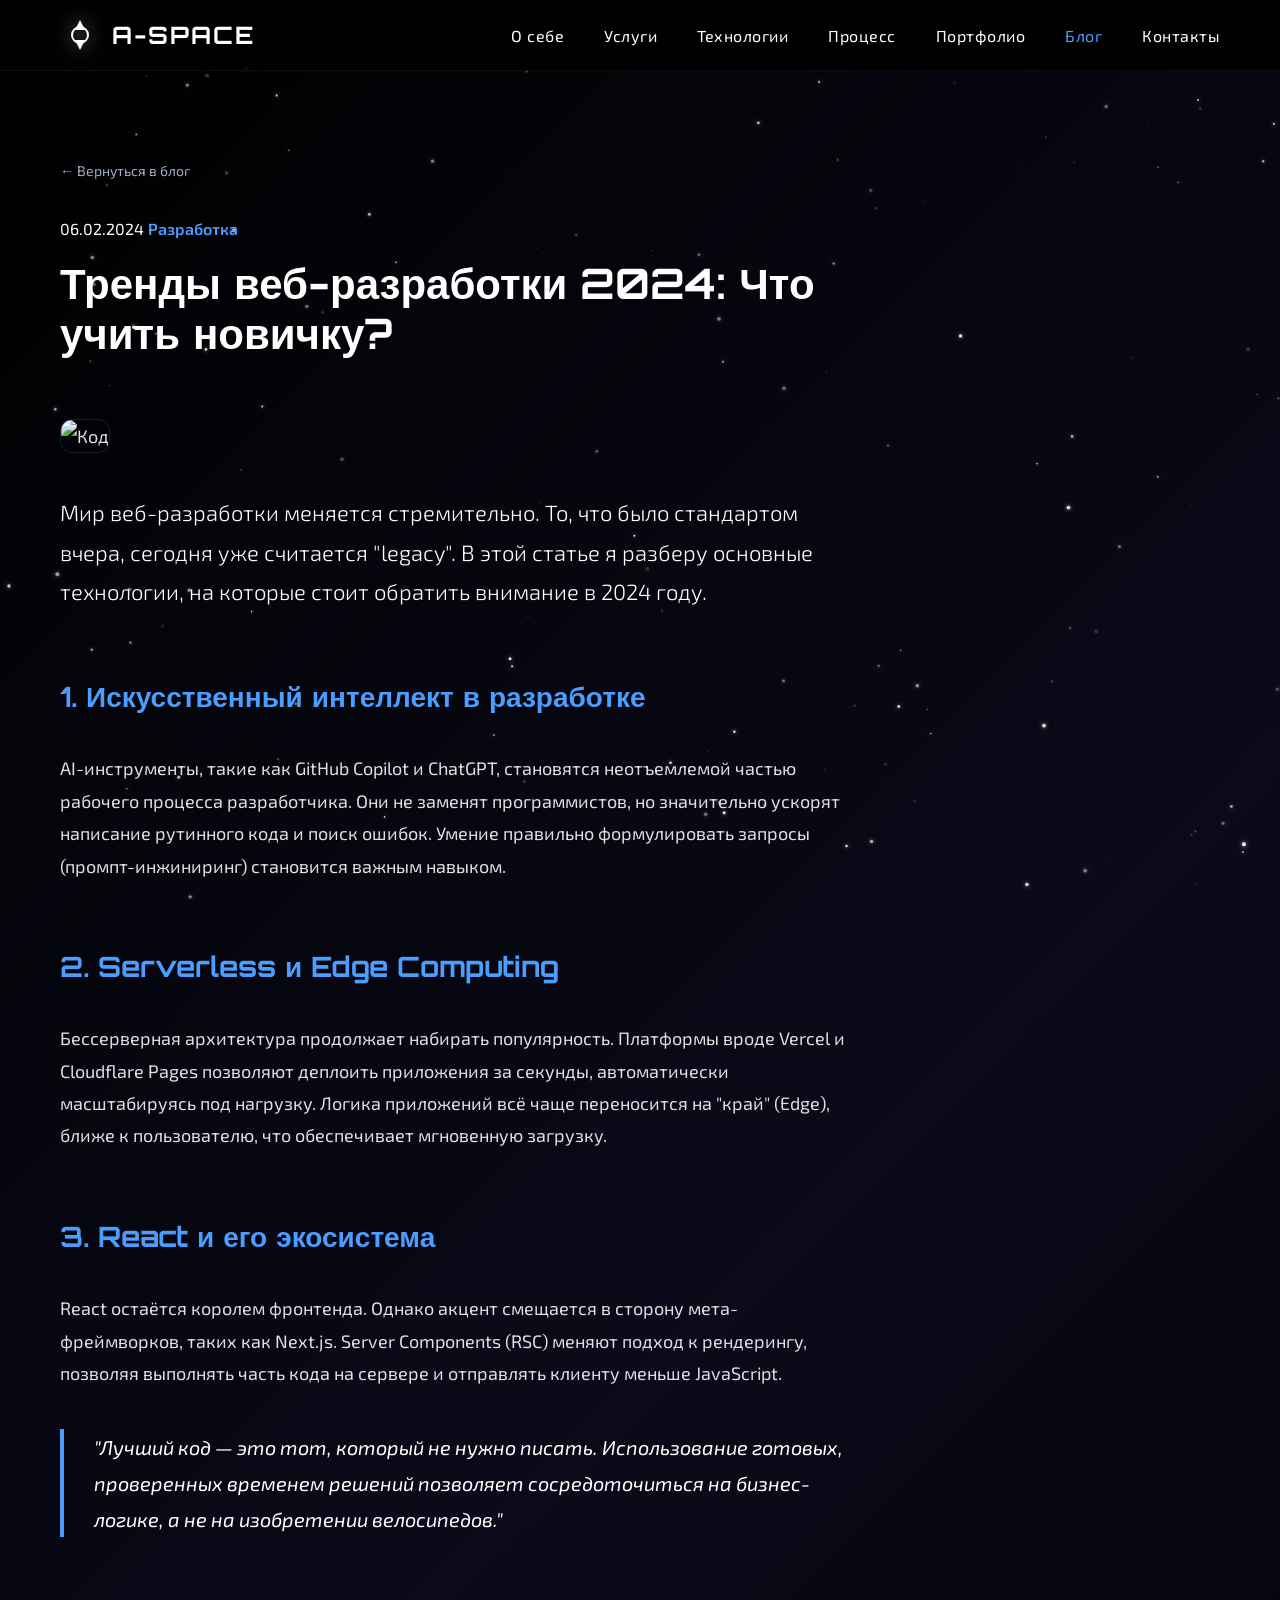
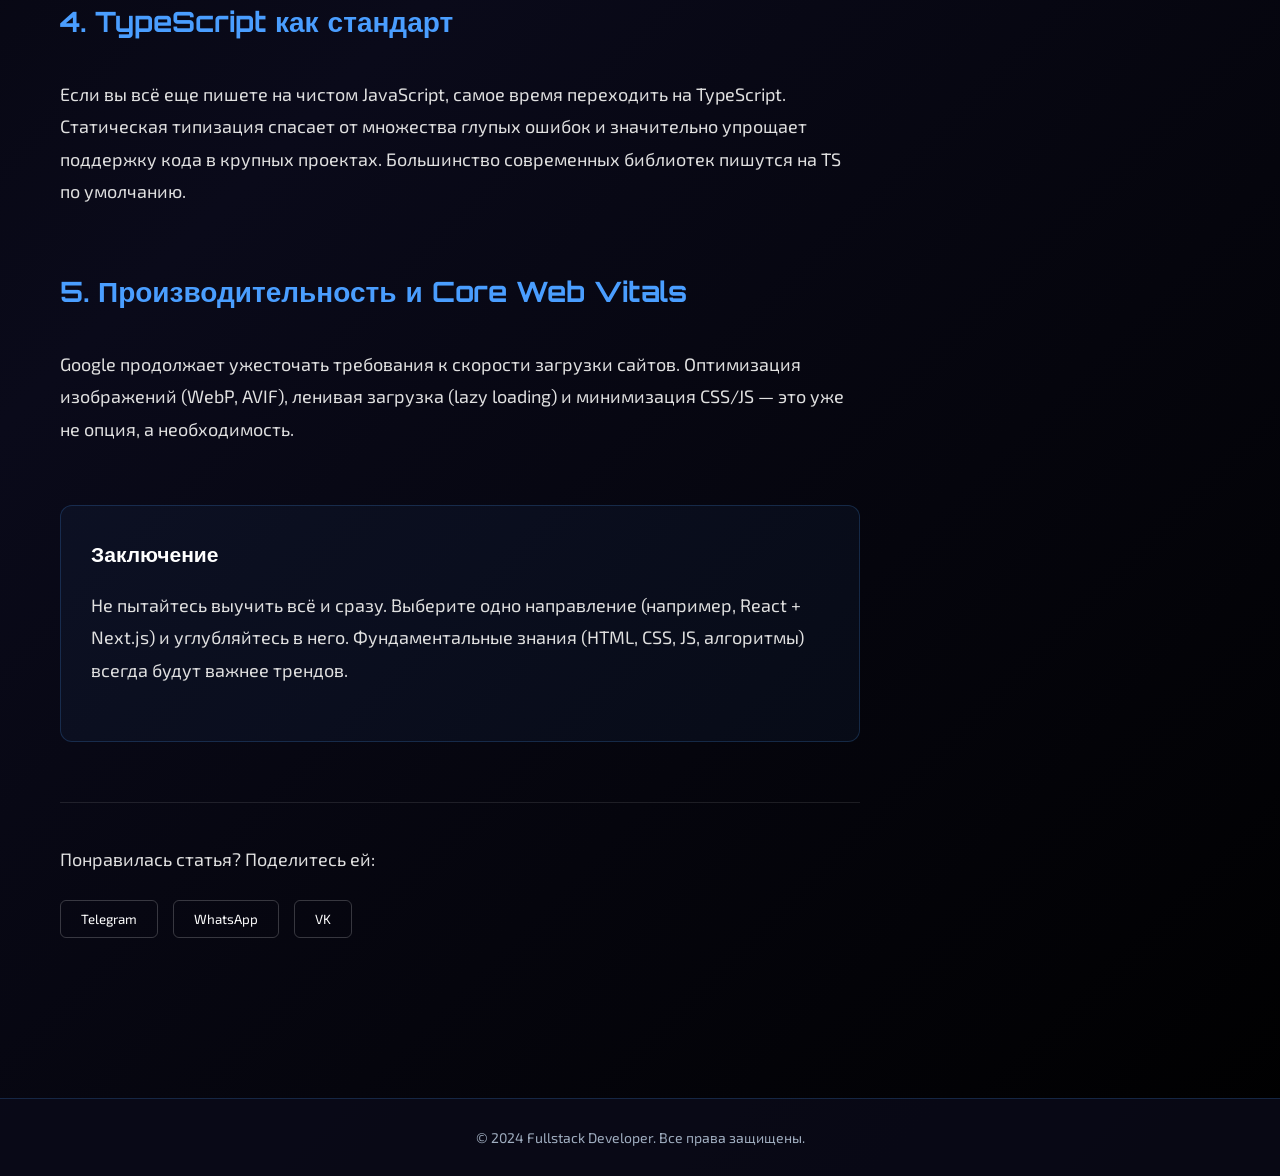
==== article.html @ 5ddb75ba "Add blog and article pages, update navigation and styles" ====
<!DOCTYPE html>
<html lang="ru">

<head>
    <meta charset="UTF-8">
    <meta name="viewport" content="width=device-width, initial-scale=1.0">
    <title>Тренды веб-разработки 2024 - A-SPACE</title>
    <link rel="stylesheet" href="style.css">
</head>

<body>
    <canvas id="stars"></canvas>

    <header class="header">
        <div class="container">
            <div class="header-content">
                <div class="logo">
                    <svg width="40" height="40" viewBox="0 0 40 40" fill="none" xmlns="http://www.w3.org/2000/svg">
                        <path d="M20 5L25 15H15L20 5Z" fill="white" />
                        <path d="M20 35L15 25H25L20 35Z" fill="white" />
                        <circle cx="20" cy="20" r="8" stroke="white" stroke-width="2" fill="none" />
                    </svg>
                    <span>A-SPACE</span>
                </div>
                <nav class="nav">
                    <a href="index.html#about">О себе</a>
                    <a href="index.html#services">Услуги</a>
                    <a href="index.html#technologies">Технологии</a>
                    <a href="index.html#process">Процесс</a>
                    <a href="index.html#portfolio">Портфолио</a>
                    <a href="blog.html" class="active">Блог</a>
                    <a href="index.html#contacts">Контакты</a>
                </nav>
            </div>
        </div>
    </header>

    <section class="article-hero">
        <div class="container">
            <a href="blog.html" class="back-link">← Вернуться в блог</a>
            <div class="article-header-content">
                <div class="article-meta">
                    <span class="blog-date">06.02.2024</span>
                    <span class="blog-tag">Разработка</span>
                </div>
                <h1 class="article-title">Тренды веб-разработки 2024: Что учить новичку?</h1>
            </div>
        </div>
    </section>

    <section class="article-content-section">
        <div class="container">
            <div class="article-body">
                <img src="https://images.unsplash.com/photo-1555066931-4365d14bab8c?w=1200&h=600&fit=crop" alt="Код"
                    class="article-main-image">

                <p class="lead-text">Мир веб-разработки меняется стремительно. То, что было стандартом вчера, сегодня
                    уже считается "legacy". В этой статье я разберу основные технологии, на которые стоит обратить
                    внимание в 2024 году.</p>

                <h2>1. Искусственный интеллект в разработке</h2>
                <p>AI-инструменты, такие как GitHub Copilot и ChatGPT, становятся неотъемлемой частью рабочего процесса
                    разработчика. Они не заменят программистов, но значительно ускорят написание рутинного кода и поиск
                    ошибок. Умение правильно формулировать запросы (промпт-инжиниринг) становится важным навыком.</p>

                <h2>2. Serverless и Edge Computing</h2>
                <p>Бессерверная архитектура продолжает набирать популярность. Платформы вроде Vercel и Cloudflare Pages
                    позволяют деплоить приложения за секунды, автоматически масштабируясь под нагрузку. Логика
                    приложений всё чаще переносится на "край" (Edge), ближе к пользователю, что обеспечивает мгновенную
                    загрузку.</p>

                <h2>3. React и его экосистема</h2>
                <p>React остаётся королем фронтенда. Однако акцент смещается в сторону мета-фреймворков, таких как
                    Next.js. Server Components (RSC) меняют подход к рендерингу, позволяя выполнять часть кода на
                    сервере и отправлять клиенту меньше JavaScript.</p>

                <blockquote>
                    <p>"Лучший код — это тот, который не нужно писать. Использование готовых, проверенных временем
                        решений позволяет сосредоточиться на бизнес-логике, а не на изобретении велосипедов."</p>
                </blockquote>

                <h2>4. TypeScript как стандарт</h2>
                <p>Если вы всё еще пишете на чистом JavaScript, самое время переходить на TypeScript. Статическая
                    типизация спасает от множества глупых ошибок и значительно упрощает поддержку кода в крупных
                    проектах. Большинство современных библиотек пишутся на TS по умолчанию.</p>

                <h2>5. Производительность и Core Web Vitals</h2>
                <p>Google продолжает ужесточать требования к скорости загрузки сайтов. Оптимизация изображений (WebP,
                    AVIF), ленивая загрузка (lazy loading) и минимизация CSS/JS — это уже не опция, а необходимость.</p>

                <div class="article-conclusion">
                    <h3>Заключение</h3>
                    <p>Не пытайтесь выучить всё и сразу. Выберите одно направление (например, React + Next.js) и
                        углубляйтесь в него. Фундаментальные знания (HTML, CSS, JS, алгоритмы) всегда будут важнее
                        трендов.</p>
                </div>

                <div class="article-share">
                    <p>Понравилась статья? Поделитесь ей:</p>
                    <div class="share-buttons">
                        <button class="btn-share">Telegram</button>
                        <button class="btn-share">WhatsApp</button>
                        <button class="btn-share">VK</button>
                    </div>
                </div>
            </div>
        </div>
    </section>

    <footer class="footer">
        <div class="container">
            <p class="footer-text">© 2024 Fullstack Developer. Все права защищены.</p>
        </div>
    </footer>

    <script src="script.js"></script>
</body>

</html>
---- style.css ----
﻿@import url('https://fonts.googleapis.com/css2?family=Orbitron:wght@400;500;600;700;800;900&family=Exo+2:wght@300;400;500;600&display=swap');

* {
    margin: 0;
    padding: 0;
    box-sizing: border-box;
}

:root {
    --primary-blue: #4A9EFF;
    --dark-bg: #000000;
    --dark-surface: #0a0a0a;
    --card-bg: rgba(20, 30, 48, 0.6);
    --text-primary: #ffffff;
    --text-secondary: #a0aec0;
    --border-glow: rgba(74, 158, 255, 0.3);
}

body {
    font-family: 'Exo 2', sans-serif;
    background: linear-gradient(135deg, #000000 0%, #0a0a1a 50%, #000000 100%);
    color: var(--text-primary);
    overflow-x: hidden;
    position: relative;
    min-height: 100vh;
}

#stars {
    position: fixed;
    top: 0;
    left: 0;
    width: 100%;
    height: 100%;
    z-index: 0;
    pointer-events: none;
}

.container {
    max-width: 1200px;
    margin: 0 auto;
    padding: 0 20px;
    position: relative;
    z-index: 1;
}

/* Header */
.header {
    padding: 15px 0;
    position: fixed;
    top: 0;
    left: 0;
    width: 100%;
    z-index: 1000;
    background: rgba(0, 0, 0, 0.8);
    backdrop-filter: blur(10px);
    border-bottom: 1px solid rgba(255, 255, 255, 0.05);
    transition: all 0.3s ease;
}

.header-content {
    display: flex;
    justify-content: space-between;
    align-items: center;
}

.logo {
    display: flex;
    align-items: center;
    gap: 12px;
    font-family: 'Orbitron', sans-serif;
    font-size: 24px;
    font-weight: 700;
    letter-spacing: 2px;
}

.logo svg {
    filter: drop-shadow(0 0 10px rgba(255, 255, 255, 0.5));
}

.nav {
    display: flex;
    align-items: center;
    gap: 40px;
}

.nav a {
    color: var(--text-primary);
    text-decoration: none;
    font-size: 16px;
    font-weight: 400;
    transition: color 0.3s ease;
    letter-spacing: 0.5px;
}

.nav a:hover,
.nav a.active {
    color: var(--primary-blue);
}

.nav-btn {
    background: transparent;
    color: var(--text-primary);
    border: 1px solid rgba(255, 255, 255, 0.3);
    padding: 10px 24px;
    border-radius: 4px;
    cursor: pointer;
    font-family: 'Exo 2', sans-serif;
    font-size: 14px;
    font-weight: 500;
    transition: all 0.3s ease;
    letter-spacing: 0.5px;
}

.nav-btn:hover {
    border-color: var(--primary-blue);
    background: rgba(74, 158, 255, 0.1);
    box-shadow: 0 0 20px rgba(74, 158, 255, 0.3);
}

/* Hero Section */
.hero {
    padding: 140px 0 80px;
    position: relative;
}

.hero-content {
    display: grid;
    grid-template-columns: 1fr 1fr;
    gap: 60px;
    align-items: center;
}

.hero-title {
    font-family: 'Orbitron', sans-serif;
    font-size: 72px;
    font-weight: 800;
    line-height: 1.1;
    margin-bottom: 30px;
    letter-spacing: 2px;
    text-transform: uppercase;
}

.hero-text {
    font-size: 14px;
    line-height: 1.8;
    color: var(--text-secondary);
    margin-bottom: 40px;
    max-width: 500px;
}

.hero-buttons {
    display: flex;
    gap: 20px;
    flex-wrap: wrap;
}

.btn-primary {
    background: var(--primary-blue);
    color: var(--text-primary);
    border: none;
    padding: 14px 40px;
    border-radius: 4px;
    cursor: pointer;
    font-family: 'Exo 2', sans-serif;
    font-size: 16px;
    font-weight: 600;
    transition: all 0.3s ease;
    box-shadow: 0 4px 20px rgba(74, 158, 255, 0.4);
    letter-spacing: 0.5px;
}

.btn-primary:hover {
    background: #3d8ce6;
    box-shadow: 0 6px 30px rgba(74, 158, 255, 0.6);
    transform: translateY(-2px);
}

.earth-container {
    position: relative;
    width: 100%;
    height: 500px;
    display: flex;
    align-items: center;
    justify-content: center;
}

.earth-image {
    width: 450px;
    height: 450px;
    border-radius: 50%;
    object-fit: cover;
    box-shadow:
        0 0 60px rgba(74, 158, 255, 0.4),
        0 0 100px rgba(74, 158, 255, 0.2),
        inset 0 0 60px rgba(0, 0, 0, 0.5);
    animation: rotate 60s linear infinite;
}

@keyframes rotate {
    from {
        transform: rotate(0deg);
    }

    to {
        transform: rotate(360deg);
    }
}

/* About Section */
.about {
    padding: 100px 0 80px;
    position: relative;
}

.about-content {
    display: grid;
    grid-template-columns: 1fr 1fr;
    gap: 60px;
    align-items: center;
}

.section-label {
    font-size: 12px;
    color: var(--primary-blue);
    letter-spacing: 2px;
    margin-bottom: 15px;
    font-weight: 600;
}

.section-title {
    font-family: 'Orbitron', sans-serif;
    font-size: 48px;
    font-weight: 800;
    margin-bottom: 30px;
    letter-spacing: 3px;
    background: linear-gradient(135deg, #ffffff 0%, var(--primary-blue) 100%);
    -webkit-background-clip: text;
    -webkit-text-fill-color: transparent;
    background-clip: text;
}

.about-description {
    font-size: 15px;
    line-height: 1.8;
    color: var(--text-secondary);
    margin-bottom: 20px;
}

.about-description strong {
    color: var(--text-primary);
    font-weight: 600;
}

.about-stats {
    display: grid;
    grid-template-columns: 1fr;
    gap: 30px;
}

.stat-card {
    background: var(--card-bg);
    backdrop-filter: blur(10px);
    border: 1px solid rgba(74, 158, 255, 0.2);
    border-radius: 8px;
    padding: 30px;
    text-align: center;
    transition: all 0.3s ease;
    box-shadow: 0 4px 20px rgba(0, 0, 0, 0.3);
}

.stat-card:hover {
    border-color: var(--primary-blue);
    box-shadow: 0 8px 30px rgba(74, 158, 255, 0.3);
    transform: translateY(-5px);
}

.stat-number {
    font-family: 'Orbitron', sans-serif;
    font-size: 56px;
    font-weight: 800;
    color: var(--primary-blue);
    margin-bottom: 10px;
    text-shadow: 0 0 20px rgba(74, 158, 255, 0.5);
}

.stat-label {
    font-size: 14px;
    color: var(--text-secondary);
    letter-spacing: 1px;
    text-transform: uppercase;
}

/* Services Section */
.services {
    padding: 80px 0;
    position: relative;
}

.services-header {
    text-align: center;
    margin-bottom: 60px;
}

.service-cards {
    display: grid;
    grid-template-columns: repeat(4, 1fr);
    gap: 30px;
}

.service-card {
    background: var(--card-bg);
    backdrop-filter: blur(10px);
    border: 1px solid rgba(74, 158, 255, 0.2);
    border-radius: 8px;
    padding: 40px 30px;
    text-align: center;
    transition: all 0.3s ease;
    box-shadow: 0 4px 20px rgba(0, 0, 0, 0.3);
}

.service-card:hover {
    transform: translateY(-10px);
    border-color: var(--primary-blue);
    box-shadow: 0 8px 30px rgba(74, 158, 255, 0.3);
}

.service-icon {
    margin-bottom: 20px;
    display: flex;
    justify-content: center;
}

.service-icon svg {
    filter: drop-shadow(0 0 10px rgba(74, 158, 255, 0.5));
}

.service-title {
    font-family: 'Orbitron', sans-serif;
    font-size: 18px;
    font-weight: 700;
    margin-bottom: 15px;
    letter-spacing: 1.5px;
}

.service-desc {
    font-size: 13px;
    color: var(--text-secondary);
    line-height: 1.7;
    letter-spacing: 0.3px;
}

/* Technologies Section */
.technologies {
    padding: 100px 0;
    position: relative;
}

.technologies-header {
    text-align: center;
    margin-bottom: 60px;
}

.tech-category {
    margin-bottom: 60px;
}

.tech-category:last-child {
    margin-bottom: 0;
}

.tech-category-title {
    font-family: 'Orbitron', sans-serif;
    font-size: 20px;
    font-weight: 700;
    color: var(--primary-blue);
    margin-bottom: 30px;
    text-align: center;
    letter-spacing: 2px;
}

.tech-grid {
    display: grid;
    grid-template-columns: repeat(auto-fit, minmax(120px, 1fr));
    gap: 30px;
    max-width: 800px;
    margin: 0 auto;
}

.tech-item {
    display: flex;
    flex-direction: column;
    align-items: center;
    gap: 15px;
    padding: 20px;
    background: var(--card-bg);
    backdrop-filter: blur(10px);
    border: 1px solid rgba(74, 158, 255, 0.2);
    border-radius: 8px;
    transition: all 0.3s ease;
    cursor: pointer;
}

.tech-item:hover {
    transform: translateY(-10px);
    border-color: var(--primary-blue);
    box-shadow: 0 8px 30px rgba(74, 158, 255, 0.4);
}

.tech-icon {
    display: flex;
    align-items: center;
    justify-content: center;
    width: 80px;
    height: 80px;
    position: relative;
}

.tech-icon svg {
    filter: drop-shadow(0 0 10px rgba(74, 158, 255, 0.5));
    animation: techPulse 3s ease-in-out infinite;
}

.tech-item:hover .tech-icon svg {
    filter: drop-shadow(0 0 20px rgba(74, 158, 255, 0.8));
    transform: scale(1.1);
    animation: none;
}

@keyframes techPulse {

    0%,
    100% {
        filter: drop-shadow(0 0 10px rgba(74, 158, 255, 0.5));
    }

    50% {
        filter: drop-shadow(0 0 20px rgba(74, 158, 255, 0.7));
    }
}

.tech-name {
    font-size: 14px;
    font-weight: 600;
    color: var(--text-primary);
    text-align: center;
    letter-spacing: 0.5px;
}

/* Process Section */
.process {
    padding: 100px 0;
    position: relative;
}

.process-header {
    text-align: center;
    margin-bottom: 80px;
}

.process-steps {
    display: grid;
    grid-template-columns: repeat(5, 1fr);
    gap: 30px;
    position: relative;
}

.process-steps::before {
    content: '';
    position: absolute;
    top: 50px;
    left: 10%;
    right: 10%;
    height: 2px;
    background: linear-gradient(90deg,
            rgba(74, 158, 255, 0.2) 0%,
            rgba(74, 158, 255, 0.5) 50%,
            rgba(74, 158, 255, 0.2) 100%);
    z-index: 0;
}

.process-step {
    text-align: center;
    padding: 30px 20px;
    background: var(--card-bg);
    backdrop-filter: blur(10px);
    border: 1px solid rgba(74, 158, 255, 0.2);
    border-radius: 8px;
    transition: all 0.3s ease;
    position: relative;
    z-index: 1;
}

.process-step:hover {
    transform: translateY(-10px);
    border-color: var(--primary-blue);
    box-shadow: 0 8px 30px rgba(74, 158, 255, 0.3);
}

.step-number {
    display: inline-block;
    width: 50px;
    height: 50px;
    line-height: 50px;
    border-radius: 50%;
    background: linear-gradient(135deg, var(--primary-blue) 0%, #3d8ce6 100%);
    color: var(--text-primary);
    font-family: 'Orbitron', sans-serif;
    font-size: 18px;
    font-weight: 700;
    margin-bottom: 20px;
    box-shadow: 0 4px 15px rgba(74, 158, 255, 0.4);
}

.step-icon {
    display: flex;
    justify-content: center;
    align-items: center;
    margin-bottom: 20px;
    height: 60px;
}

.step-icon svg {
    filter: drop-shadow(0 0 8px rgba(74, 158, 255, 0.5));
    transition: all 0.3s ease;
}

.process-step:hover .step-icon svg {
    filter: drop-shadow(0 0 15px rgba(74, 158, 255, 0.8));
    transform: scale(1.1);
}

.step-title {
    font-family: 'Orbitron', sans-serif;
    font-size: 18px;
    font-weight: 700;
    margin-bottom: 15px;
    color: var(--text-primary);
    letter-spacing: 1px;
}

.step-desc {
    font-size: 13px;
    line-height: 1.6;
    color: var(--text-secondary);
}

/* Portfolio Section */
.portfolio {
    padding: 100px 0;
    position: relative;
}

.portfolio-header {
    text-align: center;
    margin-bottom: 60px;
}

.portfolio-grid {
    display: grid;
    grid-template-columns: repeat(3, 1fr);
    gap: 40px;
}

.portfolio-card {
    background: var(--card-bg);
    backdrop-filter: blur(10px);
    border-radius: 8px;
    overflow: hidden;
    transition: all 0.3s ease;
    position: relative;
    border: 2px solid transparent;
    background-clip: padding-box;
}

.portfolio-card::before {
    content: '';
    position: absolute;
    top: 0;
    left: 0;
    right: 0;
    bottom: 0;
    border-radius: 8px;
    padding: 2px;
    background: linear-gradient(135deg,
            rgba(74, 158, 255, 0.3) 0%,
            rgba(191, 0, 255, 0.3) 50%,
            rgba(74, 158, 255, 0.3) 100%);
    -webkit-mask: linear-gradient(#fff 0 0) content-box, linear-gradient(#fff 0 0);
    -webkit-mask-composite: xor;
    mask: linear-gradient(#fff 0 0) content-box, linear-gradient(#fff 0 0);
    mask-composite: exclude;
    opacity: 0.5;
    transition: opacity 0.3s ease;
}

.portfolio-card:hover::before {
    opacity: 1;
}

.portfolio-card:hover {
    transform: translateY(-10px);
    box-shadow: 0 15px 40px rgba(74, 158, 255, 0.3);
}

.portfolio-image {
    position: relative;
    width: 100%;
    height: 250px;
    overflow: hidden;
}

.portfolio-image img {
    width: 100%;
    height: 100%;
    object-fit: cover;
    transition: transform 0.5s ease;
}

.portfolio-card:hover .portfolio-image img {
    transform: scale(1.1);
}

.portfolio-overlay {
    position: absolute;
    top: 0;
    left: 0;
    right: 0;
    bottom: 0;
    background: rgba(0, 0, 0, 0.8);
    display: flex;
    align-items: center;
    justify-content: center;
    opacity: 0;
    transition: opacity 0.3s ease;
}

.portfolio-card:hover .portfolio-overlay {
    opacity: 1;
}

.btn-view-project {
    background: var(--primary-blue);
    color: var(--text-primary);
    border: none;
    padding: 12px 30px;
    border-radius: 4px;
    font-family: 'Exo 2', sans-serif;
    font-size: 14px;
    font-weight: 600;
    cursor: pointer;
    transition: all 0.3s ease;
    box-shadow: 0 4px 15px rgba(74, 158, 255, 0.4);
}

.btn-view-project:hover {
    background: #3d8ce6;
    box-shadow: 0 6px 25px rgba(74, 158, 255, 0.6);
    transform: scale(1.05);
}

.portfolio-content {
    padding: 25px;
}

.portfolio-title {
    font-family: 'Orbitron', sans-serif;
    font-size: 18px;
    font-weight: 700;
    margin-bottom: 12px;
    color: var(--text-primary);
    letter-spacing: 0.5px;
}

.portfolio-desc {
    font-size: 13px;
    line-height: 1.6;
    color: var(--text-secondary);
    margin-bottom: 15px;
}

.portfolio-tags {
    display: flex;
    flex-wrap: wrap;
    gap: 8px;
}

.tag {
    display: inline-block;
    padding: 5px 12px;
    background: rgba(74, 158, 255, 0.15);
    border: 1px solid rgba(74, 158, 255, 0.3);
    border-radius: 4px;
    font-size: 11px;
    font-weight: 600;
    color: var(--primary-blue);
    letter-spacing: 0.5px;
    transition: all 0.3s ease;
}

.tag:hover {
    background: rgba(74, 158, 255, 0.25);
    border-color: var(--primary-blue);
}

/* Calculator Section */
.calculator {
    padding: 100px 0;
    position: relative;
}

.calculator-header {
    text-align: center;
    margin-bottom: 60px;
}

.calculator-content {
    display: grid;
    grid-template-columns: 1.5fr 1fr;
    gap: 60px;
    align-items: start;
}

.calculator-form {
    display: flex;
    flex-direction: column;
    gap: 35px;
}

.calc-group {
    display: flex;
    flex-direction: column;
    gap: 15px;
}

.calc-label {
    font-family: 'Orbitron', sans-serif;
    font-size: 16px;
    font-weight: 700;
    color: var(--text-primary);
    letter-spacing: 1px;
}

.calc-options {
    display: grid;
    grid-template-columns: repeat(2, 1fr);
    gap: 15px;
}

.calc-radio {
    display: flex;
    align-items: center;
    padding: 15px 20px;
    background: var(--card-bg);
    backdrop-filter: blur(10px);
    border: 1px solid rgba(74, 158, 255, 0.2);
    border-radius: 6px;
    cursor: pointer;
    transition: all 0.3s ease;
}

.calc-radio:hover {
    border-color: var(--primary-blue);
    background: rgba(74, 158, 255, 0.05);
}

.calc-radio input[type="radio"] {
    appearance: none;
    width: 20px;
    height: 20px;
    border: 2px solid rgba(74, 158, 255, 0.5);
    border-radius: 50%;
    margin-right: 12px;
    position: relative;
    cursor: pointer;
    transition: all 0.3s ease;
}

.calc-radio input[type="radio"]:checked {
    border-color: var(--primary-blue);
}

.calc-radio input[type="radio"]:checked::after {
    content: '';
    position: absolute;
    top: 50%;
    left: 50%;
    transform: translate(-50%, -50%);
    width: 10px;
    height: 10px;
    background: var(--primary-blue);
    border-radius: 50%;
    box-shadow: 0 0 10px rgba(74, 158, 255, 0.6);
}

.radio-label {
    font-size: 14px;
    color: var(--text-primary);
    font-weight: 500;
}

.calc-select {
    padding: 15px 20px;
    background: var(--card-bg);
    backdrop-filter: blur(10px);
    border: 1px solid rgba(74, 158, 255, 0.2);
    border-radius: 6px;
    color: var(--text-primary);
    font-family: 'Exo 2', sans-serif;
    font-size: 14px;
    font-weight: 500;
    cursor: pointer;
    transition: all 0.3s ease;
    outline: none;
}

.calc-select:hover,
.calc-select:focus {
    border-color: var(--primary-blue);
    background: rgba(74, 158, 255, 0.05);
}

.calc-checkboxes {
    display: flex;
    flex-direction: column;
    gap: 12px;
}

.calc-checkbox {
    display: flex;
    align-items: center;
    cursor: pointer;
}

.calc-checkbox input[type="checkbox"] {
    appearance: none;
    width: 20px;
    height: 20px;
    border: 2px solid rgba(74, 158, 255, 0.5);
    border-radius: 4px;
    margin-right: 12px;
    position: relative;
    cursor: pointer;
    transition: all 0.3s ease;
}

.calc-checkbox input[type="checkbox"]:checked {
    background: var(--primary-blue);
    border-color: var(--primary-blue);
}

.calc-checkbox input[type="checkbox"]:checked::after {
    content: '✓';
    position: absolute;
    top: 50%;
    left: 50%;
    transform: translate(-50%, -50%);
    color: white;
    font-size: 14px;
    font-weight: bold;
}

.checkbox-label {
    font-size: 14px;
    color: var(--text-primary);
    font-weight: 500;
}

.calculator-result {
    position: sticky;
    top: 100px;
}

.result-card {
    background: var(--card-bg);
    backdrop-filter: blur(10px);
    border: 2px solid var(--primary-blue);
    border-radius: 8px;
    padding: 40px 30px;
    text-align: center;
    box-shadow: 0 8px 30px rgba(74, 158, 255, 0.3);
}

.result-label {
    font-size: 14px;
    color: var(--text-secondary);
    margin-bottom: 15px;
    letter-spacing: 1px;
    text-transform: uppercase;
}

.result-price {
    font-family: 'Orbitron', sans-serif;
    font-size: 48px;
    font-weight: 800;
    color: var(--primary-blue);
    margin-bottom: 20px;
    text-shadow: 0 0 20px rgba(74, 158, 255, 0.5);
    letter-spacing: 2px;
}

.result-note {
    font-size: 11px;
    color: var(--text-secondary);
    line-height: 1.6;
    margin-bottom: 30px;
    font-style: italic;
}

.btn-get-quote {
    width: 100%;
}

/* Benefits Section */
.benefits {
    padding: 100px 0;
    position: relative;
}

.benefits-header {
    text-align: center;
    margin-bottom: 60px;
}

.benefits-grid {
    display: grid;
    grid-template-columns: repeat(3, 1fr);
    gap: 40px;
}

.benefit-card {
    background: var(--card-bg);
    backdrop-filter: blur(10px);
    border: 1px solid rgba(74, 158, 255, 0.2);
    border-radius: 8px;
    padding: 40px 30px;
    text-align: center;
    transition: all 0.3s ease;
    box-shadow: 0 4px 20px rgba(0, 0, 0, 0.3);
}

.benefit-card:hover {
    transform: translateY(-10px);
    border-color: var(--primary-blue);
    box-shadow: 0 8px 30px rgba(74, 158, 255, 0.3);
}

.benefit-icon {
    display: flex;
    justify-content: center;
    align-items: center;
    margin-bottom: 25px;
    height: 80px;
}

.benefit-icon svg {
    filter: drop-shadow(0 0 10px rgba(74, 158, 255, 0.5));
    transition: all 0.3s ease;
}

.benefit-card:hover .benefit-icon svg {
    filter: drop-shadow(0 0 20px rgba(74, 158, 255, 0.8));
    transform: scale(1.1);
}

.benefit-title {
    font-family: 'Orbitron', sans-serif;
    font-size: 18px;
    font-weight: 700;
    margin-bottom: 15px;
    color: var(--text-primary);
    letter-spacing: 0.5px;
}

.benefit-desc {
    font-size: 13px;
    line-height: 1.7;
    color: var(--text-secondary);
}

/* Testimonials Section */
.testimonials {
    padding: 100px 0;
    position: relative;
}

.testimonials-header {
    text-align: center;
    margin-bottom: 60px;
}

.testimonials-grid {
    display: grid;
    grid-template-columns: repeat(3, 1fr);
    gap: 40px;
}

.testimonial-card {
    perspective: 1000px;
    height: 350px;
}

.testimonial-card-inner {
    position: relative;
    width: 100%;
    height: 100%;
    transition: transform 0.6s;
    transform-style: preserve-3d;
}

.testimonial-card:hover .testimonial-card-inner {
    transform: rotateY(180deg);
}

.testimonial-card-front,
.testimonial-card-back {
    position: absolute;
    width: 100%;
    height: 100%;
    backface-visibility: hidden;
    border-radius: 8px;
    background: var(--card-bg);
    backdrop-filter: blur(10px);
    border: 1px solid rgba(74, 158, 255, 0.2);
    box-shadow: 0 4px 20px rgba(0, 0, 0, 0.3);
    display: flex;
    flex-direction: column;
    align-items: center;
    justify-content: center;
    text-align: center;
    padding: 35px 30px;
    transition: border-color 0.3s ease, box-shadow 0.3s ease;
}

.testimonial-card:hover .testimonial-card-front,
.testimonial-card:hover .testimonial-card-back {
    border-color: var(--primary-blue);
    box-shadow: 0 8px 30px rgba(74, 158, 255, 0.3);
}

.testimonial-card-back {
    transform: rotateY(180deg);
    padding: 50px 40px;
}

.testimonial-avatar {
    width: 80px;
    height: 80px;
    border-radius: 50%;
    background: linear-gradient(135deg, var(--primary-blue) 0%, #3d8ce6 100%);
    display: flex;
    align-items: center;
    justify-content: center;
    margin-bottom: 20px;
    box-shadow: 0 4px 15px rgba(74, 158, 255, 0.4);
}

.testimonial-avatar span {
    font-family: 'Orbitron', sans-serif;
    font-size: 28px;
    font-weight: 700;
    color: var(--text-primary);
    letter-spacing: 2px;
}

.testimonial-rating {
    display: flex;
    gap: 5px;
    margin-bottom: 20px;
}

.star {
    color: #FFD700;
    font-size: 22px;
    text-shadow: 0 0 10px rgba(255, 215, 0, 0.5);
}

.testimonial-text {
    font-size: 15px;
    line-height: 1.9;
    color: var(--text-secondary);
    font-style: italic;
    display: flex;
    align-items: center;
}

.testimonial-author {
    margin-top: 20px;
}

.author-name {
    font-family: 'Orbitron', sans-serif;
    font-size: 17px;
    font-weight: 700;
    color: var(--text-primary);
    margin-bottom: 8px;
    letter-spacing: 0.5px;
}

.author-position {
    font-size: 13px;
    color: var(--text-secondary);
    letter-spacing: 0.5px;
}

.flip-hint {
    font-size: 11px;
    color: var(--primary-blue);
    margin-top: 15px;
    opacity: 0.7;
    font-style: italic;
}

/* FAQ Section */
.faq {
    padding: 100px 0;
    position: relative;
    background: linear-gradient(180deg,
            rgba(10, 10, 26, 0.3) 0%,
            rgba(74, 158, 255, 0.05) 50%,
            rgba(10, 10, 26, 0.3) 100%);
}

.faq-header {
    text-align: center;
    margin-bottom: 60px;
}

.faq-container {
    max-width: 900px;
    margin: 0 auto;
    display: flex;
    flex-direction: column;
    gap: 20px;
}

.faq-item {
    perspective: 1000px;
    height: 140px;
    cursor: pointer;
    opacity: 0;
    transform: translateY(30px);
    animation: fadeInUp 0.6s ease forwards;
}

.faq-item:nth-child(1) {
    animation-delay: 0.1s;
}

.faq-item:nth-child(2) {
    animation-delay: 0.2s;
}

.faq-item:nth-child(3) {
    animation-delay: 0.3s;
}

.faq-item:nth-child(4) {
    animation-delay: 0.4s;
}

.faq-item:nth-child(5) {
    animation-delay: 0.5s;
}

.faq-item:nth-child(6) {
    animation-delay: 0.6s;
}

.faq-item:nth-child(7) {
    animation-delay: 0.7s;
}

@keyframes fadeInUp {
    to {
        opacity: 1;
        transform: translateY(0);
    }
}

.faq-card-inner {
    position: relative;
    width: 100%;
    height: 100%;
    transition: transform 0.8s cubic-bezier(0.4, 0, 0.2, 1);
    transform-style: preserve-3d;
}

.faq-item.active .faq-card-inner {
    transform: rotateY(180deg);
}

.faq-card-front,
.faq-card-back {
    position: absolute;
    width: 100%;
    height: 100%;
    backface-visibility: hidden;
    border-radius: 8px;
    background: var(--card-bg);
    backdrop-filter: blur(10px);
    border: 1px solid rgba(74, 158, 255, 0.2);
    box-shadow: 0 4px 20px rgba(0, 0, 0, 0.3);
    display: flex;
    flex-direction: column;
    align-items: center;
    justify-content: center;
    padding: 30px 40px;
    transition: border-color 0.3s ease, box-shadow 0.3s ease;
}

.faq-item:hover .faq-card-front,
.faq-item:hover .faq-card-back {
    border-color: var(--primary-blue);
    box-shadow: 0 8px 30px rgba(74, 158, 255, 0.3);
}

.faq-card-back {
    transform: rotateY(180deg);
    background: linear-gradient(135deg,
            rgba(20, 30, 48, 0.9) 0%,
            rgba(74, 158, 255, 0.15) 100%);
}

.faq-question-text {
    font-family: 'Orbitron', sans-serif;
    font-size: 18px;
    font-weight: 700;
    color: var(--text-primary);
    text-align: center;
    letter-spacing: 0.5px;
    margin: 0 0 15px 0;
    line-height: 1.4;
}

.faq-flip-hint {
    font-size: 12px;
    color: var(--primary-blue);
    opacity: 0.7;
    font-style: italic;
    margin: 0;
    text-shadow: 0 0 10px rgba(74, 158, 255, 0.5);
}

.faq-answer-text {
    font-size: 14px;
    line-height: 1.8;
    color: var(--text-secondary);
    margin: 0;
    text-align: center;
}

/* Mission Section */
.mission {
    padding: 100px 0;
    position: relative;
}

.mission-content {
    display: grid;
    grid-template-columns: 1fr 1fr;
    gap: 80px;
    align-items: center;
}

.mission-label,
.satellite-label {
    font-size: 12px;
    color: var(--primary-blue);
    letter-spacing: 2px;
    margin-bottom: 15px;
    font-weight: 600;
}

.mission-title,
.satellite-title {
    font-family: 'Orbitron', sans-serif;
    font-size: 56px;
    font-weight: 800;
    margin-bottom: 30px;
    letter-spacing: 3px;
}

.mission-text,
.satellite-text {
    font-size: 14px;
    line-height: 1.8;
    color: var(--text-secondary);
    margin-bottom: 40px;
}

.mission-image-wrapper,
.satellite-image-wrapper {
    position: relative;
    border-radius: 8px;
    overflow: hidden;
}

.mission-image,
.satellite-image {
    width: 100%;
    height: auto;
    display: block;
    border-radius: 8px;
}

.image-border {
    position: absolute;
    top: -2px;
    left: -2px;
    right: -2px;
    bottom: -2px;
    border: 2px solid var(--primary-blue);
    border-radius: 8px;
    opacity: 0.5;
    pointer-events: none;
}

/* Wave Divider */
.wave-divider {
    position: relative;
    width: 100%;
    height: 120px;
    margin: 60px 0;
}

.wave-divider svg {
    width: 100%;
    height: 100%;
}

/* Satellite Section */
.satellite {
    padding: 100px 0;
    position: relative;
}

.satellite-content {
    display: grid;
    grid-template-columns: 1fr 1fr;
    gap: 80px;
    align-items: center;
}

.satellite-buttons {
    display: flex;
    gap: 20px;
}

.btn-secondary {
    background: transparent;
    color: var(--text-primary);
    border: 1px solid var(--primary-blue);
    padding: 14px 40px;
    border-radius: 4px;
    cursor: pointer;
    font-family: 'Exo 2', sans-serif;
    font-size: 16px;
    font-weight: 600;
    transition: all 0.3s ease;
    letter-spacing: 0.5px;
}

.btn-secondary:hover {
    background: var(--primary-blue);
    box-shadow: 0 4px 20px rgba(74, 158, 255, 0.4);
    transform: translateY(-2px);
}

/* Responsive */
@media (max-width: 968px) {

    .hero-content,
    .about-content,
    .mission-content,
    .satellite-content {
        grid-template-columns: 1fr;
        gap: 40px;
    }

    .service-cards {
        grid-template-columns: repeat(2, 1fr);
    }

    .process-steps {
        grid-template-columns: repeat(2, 1fr);
        gap: 30px;
    }

    .process-steps::before {
        display: none;
    }

    .portfolio-grid {
        grid-template-columns: repeat(2, 1fr);
        gap: 30px;
    }

    .calculator-content {
        grid-template-columns: 1fr;
        gap: 40px;
    }

    .calculator-result {
        position: static;
    }

    .benefits-grid {
        grid-template-columns: repeat(2, 1fr);
        gap: 30px;
    }

    .testimonials-grid {
        grid-template-columns: repeat(2, 1fr);
        gap: 30px;
    }

    .feature-cards {
        grid-template-columns: 1fr;
    }

    .hero-title {
        font-size: 48px;
    }

    .mission-title,
    .satellite-title {
        font-size: 40px;
    }

    .earth-image {
        width: 350px;
        height: 350px;
    }

    .nav {
        flex-wrap: wrap;
        gap: 20px;
    }
}

@media (max-width: 640px) {
    .hero-title {
        font-size: 36px;
    }

    .section-title {
        font-size: 32px;
    }

    .mission-title,
    .satellite-title {
        font-size: 32px;
    }

    .earth-image {
        width: 280px;
        height: 280px;
    }

    .service-cards {
        grid-template-columns: 1fr;
    }

    .tech-grid {
        grid-template-columns: repeat(2, 1fr);
        gap: 20px;
    }

    .process-steps {
        grid-template-columns: 1fr;
    }

    .portfolio-grid {
        grid-template-columns: 1fr;
    }

    .calc-options {
        grid-template-columns: 1fr;
    }

    .benefits-grid {
        grid-template-columns: 1fr;
    }

    .testimonials-grid {
        grid-template-columns: 1fr;
    }

    .satellite-buttons {
        flex-direction: column;
    }

    .btn-primary,
    .btn-secondary {
        width: 100%;
    }

    /* Mobile optimizations */
    .container {
        padding: 0 15px;
    }

    section {
        padding: 40px 0 !important;
    }

    .hero {
        padding: 60px 0 40px 0 !important;
        min-height: auto !important;
    }

    .hero-content {
        gap: 20px;
    }

    .hero-title {
        font-size: 32px !important;
        line-height: 1.2;
    }

    .hero-subtitle {
        font-size: 16px;
    }

    .section-title {
        font-size: 28px !important;
        margin-bottom: 15px;
    }

    .section-description {
        font-size: 14px;
    }

    .service-card,
    .benefit-card,
    .testimonial-card,
    .faq-item {
        padding: 20px !important;
    }

    .benefits-grid,
    .testimonials-grid {
        gap: 15px !important;
    }

    .faq-container {
        gap: 15px !important;
    }

    .contact-form-wrapper {
        padding: 25px 15px !important;
    }

    .contact-content {
        gap: 30px !important;
    }

    .tech-grid {
        gap: 15px !important;
    }

    .process-step {
        padding: 20px !important;
    }

    .portfolio-card {
        padding: 0 !important;
    }

    /* FAQ Mobile Fixes */
    .faq-item {
        height: 180px;
        width: 100%;
        box-sizing: border-box;
    }

    .faq-card-front,
    .faq-card-back {
        padding: 15px 12px !important;
        overflow: hidden;
        box-sizing: border-box;
        width: 100%;
    }

    .faq-question-text {
        font-size: 14px !important;
        margin-bottom: 8px !important;
        line-height: 1.3 !important;
        word-wrap: break-word;
        white-space: normal;
    }

    .faq-answer-text {
        font-size: 12px !important;
        line-height: 1.5 !important;
        word-wrap: break-word;
        white-space: normal;
    }

    .faq-flip-hint {
        font-size: 10px !important;
    }

    .faq-container {
        max-width: 100%;
        width: 100%;
        gap: 12px !important;
        padding: 0;
    }

    .faq-card-front,
    .faq-card-back {
        overflow: hidden;
    }
}

/* Contact Section */
.contact {
    padding: 100px 0;
    position: relative;
    background: linear-gradient(180deg,
            rgba(74, 158, 255, 0.05) 0%,
            rgba(10, 10, 26, 0.3) 100%);
}

.contact-header {
    text-align: center;
    margin-bottom: 60px;
}

.contact-content {
    display: grid;
    grid-template-columns: 1fr 1fr;
    gap: 60px;
    max-width: 1200px;
    margin: 0 auto;
}

.contact-form-wrapper {
    background: var(--card-bg);
    backdrop-filter: blur(10px);
    border: 1px solid rgba(74, 158, 255, 0.2);
    border-radius: 12px;
    padding: 40px;
    box-shadow: 0 4px 20px rgba(0, 0, 0, 0.3);
    transition: all 0.3s ease;
}

.contact-form-wrapper:hover {
    border-color: var(--primary-blue);
    box-shadow: 0 8px 30px rgba(74, 158, 255, 0.3);
}

.form-title {
    font-family: 'Orbitron', sans-serif;
    font-size: 24px;
    font-weight: 700;
    color: var(--text-primary);
    margin-bottom: 25px;
    letter-spacing: 0.5px;
}

.contact-form {
    display: flex;
    flex-direction: column;
    gap: 20px;
}

.form-group {
    display: flex;
    flex-direction: column;
    gap: 8px;
}

.form-input {
    width: 100%;
    padding: 15px 20px;
    background: rgba(20, 30, 48, 0.6);
    border: 1px solid rgba(74, 158, 255, 0.3);
    border-radius: 6px;
    color: var(--text-primary);
    font-size: 15px;
    font-family: 'Exo 2', sans-serif;
    transition: all 0.3s ease;
    outline: none;
}

.form-input::placeholder {
    color: rgba(255, 255, 255, 0.4);
}

.form-input:focus {
    border-color: var(--primary-blue);
    box-shadow: 0 0 0 3px rgba(74, 158, 255, 0.1);
    background: rgba(20, 30, 48, 0.8);
}

.form-input.error {
    border-color: #ff4444;
}

.form-select {
    appearance: none;
    background-image: url("data:image/svg+xml,%3Csvg width='12' height='8' viewBox='0 0 12 8' fill='none' xmlns='http://www.w3.org/2000/svg'%3E%3Cpath d='M1 1L6 6L11 1' stroke='%234A9EFF' stroke-width='2' stroke-linecap='round' stroke-linejoin='round'/%3E%3C/svg%3E");
    background-repeat: no-repeat;
    background-position: right 20px center;
    padding-right: 50px;
    cursor: pointer;
}

.form-textarea {
    resize: vertical;
    min-height: 120px;
    line-height: 1.6;
}

.form-error {
    color: #ff4444;
    font-size: 13px;
    margin-top: -4px;
    min-height: 18px;
    display: block;
}

.btn-submit {
    display: flex;
    align-items: center;
    justify-content: center;
    gap: 10px;
    margin-top: 10px;
}

.btn-submit svg {
    transition: transform 0.3s ease;
}

.btn-submit:hover svg {
    transform: translateX(5px);
}

.contact-direct {
    display: flex;
    flex-direction: column;
}

.direct-description {
    color: var(--text-secondary);
    margin-bottom: 30px;
    margin-top: -15px;
    font-size: 15px;
}

.contact-buttons {
    display: flex;
    flex-direction: column;
    gap: 15px;
    margin-bottom: 40px;
}

.contact-btn {
    display: flex;
    align-items: center;
    gap: 15px;
    padding: 18px 25px;
    background: var(--card-bg);
    backdrop-filter: blur(10px);
    border: 1px solid rgba(74, 158, 255, 0.2);
    border-radius: 8px;
    color: var(--text-primary);
    text-decoration: none;
    font-size: 16px;
    font-weight: 600;
    transition: all 0.3s ease;
    box-shadow: 0 2px 10px rgba(0, 0, 0, 0.2);
}

.contact-btn svg {
    flex-shrink: 0;
    transition: transform 0.3s ease;
}

.contact-btn:hover {
    border-color: var(--primary-blue);
    background: linear-gradient(135deg,
            rgba(20, 30, 48, 0.9) 0%,
            rgba(74, 158, 255, 0.1) 100%);
    box-shadow: 0 4px 20px rgba(74, 158, 255, 0.3);
    transform: translateX(5px);
}

.contact-btn:hover svg {
    transform: scale(1.1);
}

.contact-btn-phone:hover {
    border-color: #4A9EFF;
    box-shadow: 0 4px 20px rgba(74, 158, 255, 0.4);
}

.contact-btn-telegram:hover {
    border-color: #0088cc;
    box-shadow: 0 4px 20px rgba(0, 136, 204, 0.4);
}

.contact-btn-whatsapp:hover {
    border-color: #25D366;
    box-shadow: 0 4px 20px rgba(37, 211, 102, 0.4);
}

.contact-info {
    display: flex;
    flex-direction: column;
    gap: 15px;
    padding: 25px;
    background: rgba(20, 30, 48, 0.4);
    border-radius: 8px;
    border: 1px solid rgba(74, 158, 255, 0.1);
}

.info-item {
    display: flex;
    align-items: center;
    gap: 12px;
    color: var(--text-secondary);
    font-size: 14px;
}

.info-item svg {
    color: var(--primary-blue);
    flex-shrink: 0;
}

.footer {
    background: rgba(10, 10, 26, 0.8);
    padding: 30px 0;
    margin-top: 60px;
    border-top: 1px solid rgba(74, 158, 255, 0.2);
}

.footer-text {
    text-align: center;
    color: var(--text-secondary);
    font-size: 14px;
    margin: 0;
}

@media (max-width: 968px) {
    .contact-content {
        grid-template-columns: 1fr;
        gap: 40px;
    }
}

@media (max-width: 576px) {
    .contact-form-wrapper {
        padding: 30px 20px;
    }

    .form-title {
        font-size: 20px;
    }

    .contact-btn {
        padding: 15px 20px;
        font-size: 15px;
    }
}

/* ===========================
   Blog Page Styles
   =========================== */
.blog-hero {
    padding: 160px 0 80px;
    text-align: center;
    background: radial-gradient(circle at center, rgba(74, 158, 255, 0.1) 0%, transparent 70%);
}

.blog-grid-section {
    padding-bottom: 100px;
}

.blog-grid {
    display: grid;
    grid-template-columns: repeat(auto-fill, minmax(350px, 1fr));
    gap: 40px;
}

.blog-card {
    background: var(--card-bg);
    border: 1px solid rgba(74, 158, 255, 0.2);
    border-radius: 12px;
    overflow: hidden;
    transition: all 0.3s ease;
    display: flex;
    flex-direction: column;
}

.blog-card:hover {
    transform: translateY(-5px);
    border-color: var(--primary-blue);
    box-shadow: 0 10px 30px rgba(74, 158, 255, 0.15);
}

.blog-image {
    height: 240px;
    position: relative;
    overflow: hidden;
}

.blog-image img {
    width: 100%;
    height: 100%;
    object-fit: cover;
    transition: transform 0.5s ease;
}

.blog-card:hover .blog-image img {
    transform: scale(1.05);
}

.blog-overlay {
    position: absolute;
    inset: 0;
    background: rgba(0, 0, 0, 0.6);
    display: flex;
    align-items: center;
    justify-content: center;
    opacity: 0;
    transition: opacity 0.3s ease;
}

.blog-card:hover .blog-overlay {
    opacity: 1;
}

.blog-content {
    padding: 25px;
    flex-grow: 1;
    display: flex;
    flex-direction: column;
}

.blog-meta {
    display: flex;
    justify-content: space-between;
    margin-bottom: 15px;
    font-size: 13px;
    color: var(--text-secondary);
}

.blog-tag {
    color: var(--primary-blue);
    font-weight: 600;
}

.blog-title {
    font-size: 20px;
    margin-bottom: 15px;
    line-height: 1.4;
    font-family: 'Orbitron', sans-serif;
    color: var(--text-primary);
}

.blog-excerpt {
    font-size: 14px;
    color: var(--text-secondary);
    line-height: 1.6;
    margin-bottom: 20px;
    flex-grow: 1;
}

.blog-link {
    color: var(--primary-blue);
    text-decoration: none;
    font-weight: 600;
    font-size: 14px;
    display: inline-flex;
    align-items: center;
    gap: 5px;
    transition: gap 0.3s ease;
}

.blog-link:hover {
    gap: 8px;
}

/* ===========================
   Article Page Styles
   =========================== */
.article-hero {
    padding: 160px 0 60px;
    position: relative;
}

.back-link {
    display: inline-block;
    color: var(--text-secondary);
    text-decoration: none;
    margin-bottom: 40px;
    font-size: 14px;
    transition: color 0.3s ease;
}

.back-link:hover {
    color: var(--primary-blue);
}

.article-header-content {
    max-width: 800px;
}

.article-title {
    font-size: 42px;
    font-family: 'Orbitron', sans-serif;
    margin-top: 20px;
    line-height: 1.2;
}

.article-content-section {
    padding-bottom: 100px;
}

.article-body {
    max-width: 800px;
    font-size: 18px;
    line-height: 1.8;
    color: #e0e0e0;
}

.article-main-image {
    width: 100%;
    border-radius: 12px;
    margin-bottom: 40px;
    border: 1px solid rgba(74, 158, 255, 0.2);
}

.lead-text {
    font-size: 22px;
    color: var(--text-primary);
    margin-bottom: 40px;
    font-weight: 300;
}

.article-body h2 {
    font-family: 'Orbitron', sans-serif;
    color: var(--primary-blue);
    margin: 60px 0 30px;
    font-size: 28px;
}

.article-body p {
    margin-bottom: 25px;
}

.article-body blockquote {
    border-left: 4px solid var(--primary-blue);
    padding-left: 30px;
    margin: 40px 0;
    color: var(--text-primary);
    font-style: italic;
    font-size: 20px;
}

.article-conclusion {
    background: rgba(74, 158, 255, 0.05);
    border: 1px solid rgba(74, 158, 255, 0.2);
    border-radius: 12px;
    padding: 30px;
    margin: 60px 0;
}

.article-conclusion h3 {
    font-family: 'Orbitron', sans-serif;
    margin-bottom: 15px;
    color: var(--text-primary);
}

.article-share {
    border-top: 1px solid rgba(255, 255, 255, 0.1);
    padding-top: 40px;
    margin-top: 60px;
}

.share-buttons {
    display: flex;
    gap: 15px;
    margin-top: 20px;
}

.btn-share {
    background: transparent;
    border: 1px solid rgba(255, 255, 255, 0.2);
    color: var(--text-primary);
    padding: 10px 20px;
    border-radius: 6px;
    cursor: pointer;
    transition: all 0.3s ease;
    font-family: 'Exo 2', sans-serif;
}

.btn-share:hover {
    border-color: var(--primary-blue);
    background: rgba(74, 158, 255, 0.1);
}

@media (max-width: 768px) {

    .blog-hero,
    .article-hero {
        padding: 120px 0 40px;
    }

    .article-title {
        font-size: 32px;
    }

    .article-body {
        font-size: 16px;
    }

    .lead-text {
        font-size: 18px;
    }
}
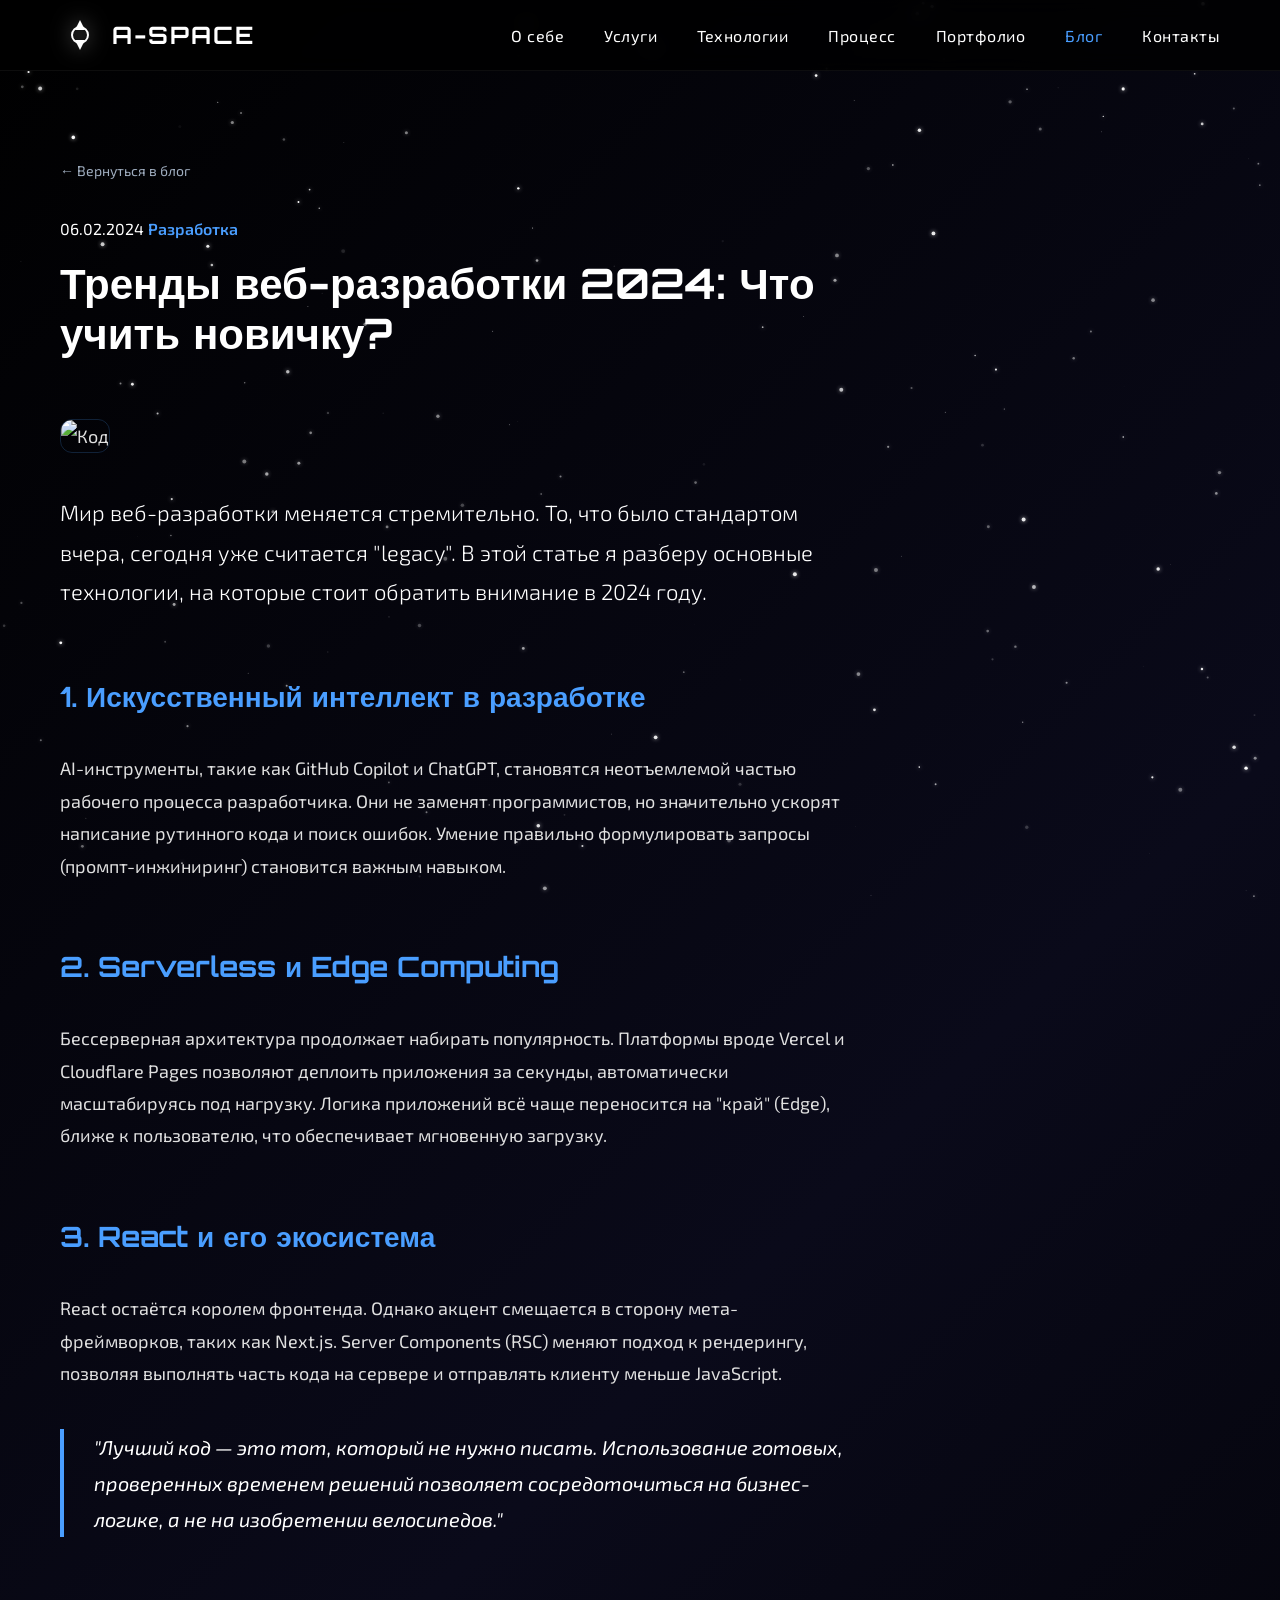
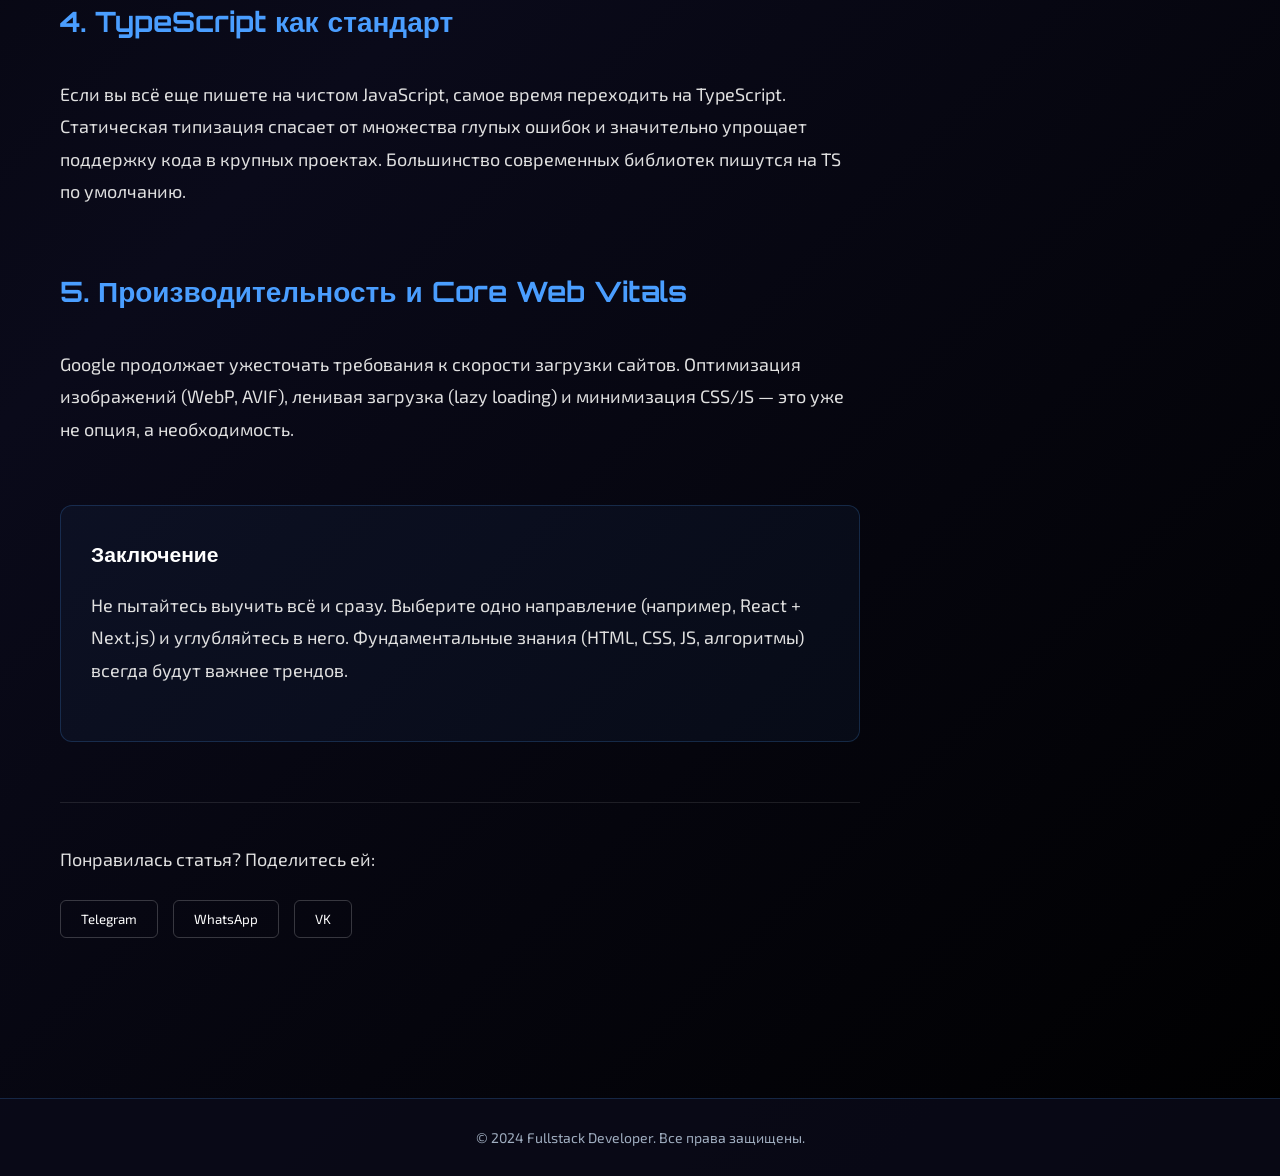
==== commit dffcf8fc: "Restructure project: move assets to css, js, img folders" ====
--- a/article.html
+++ b/article.html
@@ -5,7 +5,7 @@
     <meta charset="UTF-8">
     <meta name="viewport" content="width=device-width, initial-scale=1.0">
     <title>Тренды веб-разработки 2024 - A-SPACE</title>
-    <link rel="stylesheet" href="style.css">
+    <link rel="stylesheet" href="css/style.css">
 </head>
 
 <body>
@@ -113,7 +113,7 @@
         </div>
     </footer>
 
-    <script src="script.js"></script>
+    <script src="js/script.js"></script>
 </body>
 
 </html>
--- a/css/style.css
+++ b/css/style.css
@@ -0,0 +1,2139 @@
+﻿@import url('https://fonts.googleapis.com/css2?family=Orbitron:wght@400;500;600;700;800;900&family=Exo+2:wght@300;400;500;600&display=swap');
+
+* {
+    margin: 0;
+    padding: 0;
+    box-sizing: border-box;
+}
+
+:root {
+    --primary-blue: #4A9EFF;
+    --dark-bg: #000000;
+    --dark-surface: #0a0a0a;
+    --card-bg: rgba(20, 30, 48, 0.6);
+    --text-primary: #ffffff;
+    --text-secondary: #a0aec0;
+    --border-glow: rgba(74, 158, 255, 0.3);
+}
+
+body {
+    font-family: 'Exo 2', sans-serif;
+    background: linear-gradient(135deg, #000000 0%, #0a0a1a 50%, #000000 100%);
+    color: var(--text-primary);
+    overflow-x: hidden;
+    position: relative;
+    min-height: 100vh;
+}
+
+#stars {
+    position: fixed;
+    top: 0;
+    left: 0;
+    width: 100%;
+    height: 100%;
+    z-index: 0;
+    pointer-events: none;
+}
+
+.container {
+    max-width: 1200px;
+    margin: 0 auto;
+    padding: 0 20px;
+    position: relative;
+    z-index: 1;
+}
+
+/* Header */
+.header {
+    padding: 15px 0;
+    position: fixed;
+    top: 0;
+    left: 0;
+    width: 100%;
+    z-index: 1000;
+    background: rgba(0, 0, 0, 0.8);
+    backdrop-filter: blur(10px);
+    border-bottom: 1px solid rgba(255, 255, 255, 0.05);
+    transition: all 0.3s ease;
+}
+
+.header-content {
+    display: flex;
+    justify-content: space-between;
+    align-items: center;
+}
+
+.logo {
+    display: flex;
+    align-items: center;
+    gap: 12px;
+    font-family: 'Orbitron', sans-serif;
+    font-size: 24px;
+    font-weight: 700;
+    letter-spacing: 2px;
+}
+
+.logo svg {
+    filter: drop-shadow(0 0 10px rgba(255, 255, 255, 0.5));
+}
+
+.nav {
+    display: flex;
+    align-items: center;
+    gap: 40px;
+}
+
+.nav a {
+    color: var(--text-primary);
+    text-decoration: none;
+    font-size: 16px;
+    font-weight: 400;
+    transition: color 0.3s ease;
+    letter-spacing: 0.5px;
+}
+
+.nav a:hover,
+.nav a.active {
+    color: var(--primary-blue);
+}
+
+.nav-btn {
+    background: transparent;
+    color: var(--text-primary);
+    border: 1px solid rgba(255, 255, 255, 0.3);
+    padding: 10px 24px;
+    border-radius: 4px;
+    cursor: pointer;
+    font-family: 'Exo 2', sans-serif;
+    font-size: 14px;
+    font-weight: 500;
+    transition: all 0.3s ease;
+    letter-spacing: 0.5px;
+}
+
+.nav-btn:hover {
+    border-color: var(--primary-blue);
+    background: rgba(74, 158, 255, 0.1);
+    box-shadow: 0 0 20px rgba(74, 158, 255, 0.3);
+}
+
+/* Hero Section */
+.hero {
+    padding: 140px 0 80px;
+    position: relative;
+}
+
+.hero-content {
+    display: grid;
+    grid-template-columns: 1fr 1fr;
+    gap: 60px;
+    align-items: center;
+}
+
+.hero-title {
+    font-family: 'Orbitron', sans-serif;
+    font-size: 72px;
+    font-weight: 800;
+    line-height: 1.1;
+    margin-bottom: 30px;
+    letter-spacing: 2px;
+    text-transform: uppercase;
+}
+
+.hero-text {
+    font-size: 14px;
+    line-height: 1.8;
+    color: var(--text-secondary);
+    margin-bottom: 40px;
+    max-width: 500px;
+}
+
+.hero-buttons {
+    display: flex;
+    gap: 20px;
+    flex-wrap: wrap;
+}
+
+.btn-primary {
+    background: var(--primary-blue);
+    color: var(--text-primary);
+    border: none;
+    padding: 14px 40px;
+    border-radius: 4px;
+    cursor: pointer;
+    font-family: 'Exo 2', sans-serif;
+    font-size: 16px;
+    font-weight: 600;
+    transition: all 0.3s ease;
+    box-shadow: 0 4px 20px rgba(74, 158, 255, 0.4);
+    letter-spacing: 0.5px;
+}
+
+.btn-primary:hover {
+    background: #3d8ce6;
+    box-shadow: 0 6px 30px rgba(74, 158, 255, 0.6);
+    transform: translateY(-2px);
+}
+
+.earth-container {
+    position: relative;
+    width: 100%;
+    height: 500px;
+    display: flex;
+    align-items: center;
+    justify-content: center;
+}
+
+/* Static shadow overlay to prevent rotation artifacts */
+.earth-container::after {
+    content: '';
+    position: absolute;
+    width: 450px;
+    height: 450px;
+    border-radius: 50%;
+    box-shadow:
+        0 0 60px rgba(74, 158, 255, 0.4),
+        0 0 100px rgba(74, 158, 255, 0.2),
+        inset 0 0 60px rgba(0, 0, 0, 0.8);
+    background: transparent;
+    pointer-events: none;
+    z-index: 2;
+}
+
+.earth-image {
+    width: 450px;
+    height: 450px;
+    border-radius: 50%;
+    object-fit: cover;
+    /* Removed box-shadow from here to prevent rotating square artifact */
+    animation: rotate 60s linear infinite;
+    position: relative;
+    z-index: 1;
+}
+
+@keyframes rotate {
+    from {
+        transform: rotate(0deg);
+    }
+
+    to {
+        transform: rotate(360deg);
+    }
+}
+
+/* About Section */
+.about {
+    padding: 100px 0 80px;
+    position: relative;
+}
+
+.about-content {
+    display: grid;
+    grid-template-columns: 1fr 1fr;
+    gap: 60px;
+    align-items: center;
+}
+
+.section-label {
+    font-size: 12px;
+    color: var(--primary-blue);
+    letter-spacing: 2px;
+    margin-bottom: 15px;
+    font-weight: 600;
+}
+
+.section-title {
+    font-family: 'Orbitron', sans-serif;
+    font-size: 48px;
+    font-weight: 800;
+    margin-bottom: 30px;
+    letter-spacing: 3px;
+    background: linear-gradient(135deg, #ffffff 0%, var(--primary-blue) 100%);
+    -webkit-background-clip: text;
+    -webkit-text-fill-color: transparent;
+    background-clip: text;
+}
+
+.about-description {
+    font-size: 15px;
+    line-height: 1.8;
+    color: var(--text-secondary);
+    margin-bottom: 20px;
+}
+
+.about-description strong {
+    color: var(--text-primary);
+    font-weight: 600;
+}
+
+.about-stats {
+    display: grid;
+    grid-template-columns: 1fr;
+    gap: 30px;
+}
+
+.stat-card {
+    background: var(--card-bg);
+    backdrop-filter: blur(10px);
+    border: 1px solid rgba(74, 158, 255, 0.2);
+    border-radius: 8px;
+    padding: 30px;
+    text-align: center;
+    transition: all 0.3s ease;
+    box-shadow: 0 4px 20px rgba(0, 0, 0, 0.3);
+}
+
+.stat-card:hover {
+    border-color: var(--primary-blue);
+    box-shadow: 0 8px 30px rgba(74, 158, 255, 0.3);
+    transform: translateY(-5px);
+}
+
+.stat-number {
+    font-family: 'Orbitron', sans-serif;
+    font-size: 56px;
+    font-weight: 800;
+    color: var(--primary-blue);
+    margin-bottom: 10px;
+    text-shadow: 0 0 20px rgba(74, 158, 255, 0.5);
+}
+
+.stat-label {
+    font-size: 14px;
+    color: var(--text-secondary);
+    letter-spacing: 1px;
+    text-transform: uppercase;
+}
+
+/* Services Section */
+.services {
+    padding: 80px 0;
+    position: relative;
+}
+
+.services-header {
+    text-align: center;
+    margin-bottom: 60px;
+}
+
+.service-cards {
+    display: grid;
+    grid-template-columns: repeat(4, 1fr);
+    gap: 30px;
+}
+
+.service-card {
+    background: var(--card-bg);
+    backdrop-filter: blur(10px);
+    border: 1px solid rgba(74, 158, 255, 0.2);
+    border-radius: 8px;
+    padding: 40px 30px;
+    text-align: center;
+    transition: all 0.3s ease;
+    box-shadow: 0 4px 20px rgba(0, 0, 0, 0.3);
+}
+
+.service-card:hover {
+    transform: translateY(-10px);
+    border-color: var(--primary-blue);
+    box-shadow: 0 8px 30px rgba(74, 158, 255, 0.3);
+}
+
+.service-icon {
+    margin-bottom: 20px;
+    display: flex;
+    justify-content: center;
+}
+
+.service-icon svg {
+    filter: drop-shadow(0 0 10px rgba(74, 158, 255, 0.5));
+}
+
+.service-title {
+    font-family: 'Orbitron', sans-serif;
+    font-size: 18px;
+    font-weight: 700;
+    margin-bottom: 15px;
+    letter-spacing: 1.5px;
+}
+
+.service-desc {
+    font-size: 13px;
+    color: var(--text-secondary);
+    line-height: 1.7;
+    letter-spacing: 0.3px;
+}
+
+/* Technologies Section */
+.technologies {
+    padding: 100px 0;
+    position: relative;
+}
+
+.technologies-header {
+    text-align: center;
+    margin-bottom: 60px;
+}
+
+.tech-category {
+    margin-bottom: 60px;
+}
+
+.tech-category:last-child {
+    margin-bottom: 0;
+}
+
+.tech-category-title {
+    font-family: 'Orbitron', sans-serif;
+    font-size: 20px;
+    font-weight: 700;
+    color: var(--primary-blue);
+    margin-bottom: 30px;
+    text-align: center;
+    letter-spacing: 2px;
+}
+
+.tech-grid {
+    display: grid;
+    grid-template-columns: repeat(auto-fit, minmax(120px, 1fr));
+    gap: 30px;
+    max-width: 800px;
+    margin: 0 auto;
+}
+
+.tech-item {
+    display: flex;
+    flex-direction: column;
+    align-items: center;
+    gap: 15px;
+    padding: 20px;
+    background: var(--card-bg);
+    backdrop-filter: blur(10px);
+    border: 1px solid rgba(74, 158, 255, 0.2);
+    border-radius: 8px;
+    transition: all 0.3s ease;
+    cursor: pointer;
+}
+
+.tech-item:hover {
+    transform: translateY(-10px);
+    border-color: var(--primary-blue);
+    box-shadow: 0 8px 30px rgba(74, 158, 255, 0.4);
+}
+
+.tech-icon {
+    display: flex;
+    align-items: center;
+    justify-content: center;
+    width: 80px;
+    height: 80px;
+    position: relative;
+}
+
+.tech-icon svg {
+    filter: drop-shadow(0 0 10px rgba(74, 158, 255, 0.5));
+    animation: techPulse 3s ease-in-out infinite;
+}
+
+.tech-item:hover .tech-icon svg {
+    filter: drop-shadow(0 0 20px rgba(74, 158, 255, 0.8));
+    transform: scale(1.1);
+    animation: none;
+}
+
+@keyframes techPulse {
+
+    0%,
+    100% {
+        filter: drop-shadow(0 0 10px rgba(74, 158, 255, 0.5));
+    }
+
+    50% {
+        filter: drop-shadow(0 0 20px rgba(74, 158, 255, 0.7));
+    }
+}
+
+.tech-name {
+    font-size: 14px;
+    font-weight: 600;
+    color: var(--text-primary);
+    text-align: center;
+    letter-spacing: 0.5px;
+}
+
+/* Process Section */
+.process {
+    padding: 100px 0;
+    position: relative;
+}
+
+.process-header {
+    text-align: center;
+    margin-bottom: 80px;
+}
+
+.process-steps {
+    display: grid;
+    grid-template-columns: repeat(5, 1fr);
+    gap: 30px;
+    position: relative;
+}
+
+.process-steps::before {
+    content: '';
+    position: absolute;
+    top: 50px;
+    left: 10%;
+    right: 10%;
+    height: 2px;
+    background: linear-gradient(90deg,
+            rgba(74, 158, 255, 0.2) 0%,
+            rgba(74, 158, 255, 0.5) 50%,
+            rgba(74, 158, 255, 0.2) 100%);
+    z-index: 0;
+}
+
+.process-step {
+    text-align: center;
+    padding: 30px 20px;
+    background: var(--card-bg);
+    backdrop-filter: blur(10px);
+    border: 1px solid rgba(74, 158, 255, 0.2);
+    border-radius: 8px;
+    transition: all 0.3s ease;
+    position: relative;
+    z-index: 1;
+}
+
+.process-step:hover {
+    transform: translateY(-10px);
+    border-color: var(--primary-blue);
+    box-shadow: 0 8px 30px rgba(74, 158, 255, 0.3);
+}
+
+.step-number {
+    display: inline-block;
+    width: 50px;
+    height: 50px;
+    line-height: 50px;
+    border-radius: 50%;
+    background: linear-gradient(135deg, var(--primary-blue) 0%, #3d8ce6 100%);
+    color: var(--text-primary);
+    font-family: 'Orbitron', sans-serif;
+    font-size: 18px;
+    font-weight: 700;
+    margin-bottom: 20px;
+    box-shadow: 0 4px 15px rgba(74, 158, 255, 0.4);
+}
+
+.step-icon {
+    display: flex;
+    justify-content: center;
+    align-items: center;
+    margin-bottom: 20px;
+    height: 60px;
+}
+
+.step-icon svg {
+    filter: drop-shadow(0 0 8px rgba(74, 158, 255, 0.5));
+    transition: all 0.3s ease;
+}
+
+.process-step:hover .step-icon svg {
+    filter: drop-shadow(0 0 15px rgba(74, 158, 255, 0.8));
+    transform: scale(1.1);
+}
+
+.step-title {
+    font-family: 'Orbitron', sans-serif;
+    font-size: 18px;
+    font-weight: 700;
+    margin-bottom: 15px;
+    color: var(--text-primary);
+    letter-spacing: 1px;
+}
+
+.step-desc {
+    font-size: 13px;
+    line-height: 1.6;
+    color: var(--text-secondary);
+}
+
+/* Portfolio Section */
+.portfolio {
+    padding: 100px 0;
+    position: relative;
+}
+
+.portfolio-header {
+    text-align: center;
+    margin-bottom: 60px;
+}
+
+.portfolio-grid {
+    display: grid;
+    grid-template-columns: repeat(3, 1fr);
+    gap: 40px;
+}
+
+.portfolio-card {
+    background: var(--card-bg);
+    backdrop-filter: blur(10px);
+    border-radius: 8px;
+    overflow: hidden;
+    transition: all 0.3s ease;
+    position: relative;
+    border: 2px solid transparent;
+    background-clip: padding-box;
+}
+
+.portfolio-card::before {
+    content: '';
+    position: absolute;
+    top: 0;
+    left: 0;
+    right: 0;
+    bottom: 0;
+    border-radius: 8px;
+    padding: 2px;
+    background: linear-gradient(135deg,
+            rgba(74, 158, 255, 0.3) 0%,
+            rgba(191, 0, 255, 0.3) 50%,
+            rgba(74, 158, 255, 0.3) 100%);
+    -webkit-mask: linear-gradient(#fff 0 0) content-box, linear-gradient(#fff 0 0);
+    -webkit-mask-composite: xor;
+    mask: linear-gradient(#fff 0 0) content-box, linear-gradient(#fff 0 0);
+    mask-composite: exclude;
+    opacity: 0.5;
+    transition: opacity 0.3s ease;
+}
+
+.portfolio-card:hover::before {
+    opacity: 1;
+}
+
+.portfolio-card:hover {
+    transform: translateY(-10px);
+    box-shadow: 0 15px 40px rgba(74, 158, 255, 0.3);
+}
+
+.portfolio-image {
+    position: relative;
+    width: 100%;
+    height: 250px;
+    overflow: hidden;
+}
+
+.portfolio-image img {
+    width: 100%;
+    height: 100%;
+    object-fit: cover;
+    transition: transform 0.5s ease;
+}
+
+.portfolio-card:hover .portfolio-image img {
+    transform: scale(1.1);
+}
+
+.portfolio-overlay {
+    position: absolute;
+    top: 0;
+    left: 0;
+    right: 0;
+    bottom: 0;
+    background: rgba(0, 0, 0, 0.8);
+    display: flex;
+    align-items: center;
+    justify-content: center;
+    opacity: 0;
+    transition: opacity 0.3s ease;
+}
+
+.portfolio-card:hover .portfolio-overlay {
+    opacity: 1;
+}
+
+.btn-view-project {
+    background: var(--primary-blue);
+    color: var(--text-primary);
+    border: none;
+    padding: 12px 30px;
+    border-radius: 4px;
+    font-family: 'Exo 2', sans-serif;
+    font-size: 14px;
+    font-weight: 600;
+    cursor: pointer;
+    transition: all 0.3s ease;
+    box-shadow: 0 4px 15px rgba(74, 158, 255, 0.4);
+}
+
+.btn-view-project:hover {
+    background: #3d8ce6;
+    box-shadow: 0 6px 25px rgba(74, 158, 255, 0.6);
+    transform: scale(1.05);
+}
+
+.portfolio-content {
+    padding: 25px;
+}
+
+.portfolio-title {
+    font-family: 'Orbitron', sans-serif;
+    font-size: 18px;
+    font-weight: 700;
+    margin-bottom: 12px;
+    color: var(--text-primary);
+    letter-spacing: 0.5px;
+}
+
+.portfolio-desc {
+    font-size: 13px;
+    line-height: 1.6;
+    color: var(--text-secondary);
+    margin-bottom: 15px;
+}
+
+.portfolio-tags {
+    display: flex;
+    flex-wrap: wrap;
+    gap: 8px;
+}
+
+.tag {
+    display: inline-block;
+    padding: 5px 12px;
+    background: rgba(74, 158, 255, 0.15);
+    border: 1px solid rgba(74, 158, 255, 0.3);
+    border-radius: 4px;
+    font-size: 11px;
+    font-weight: 600;
+    color: var(--primary-blue);
+    letter-spacing: 0.5px;
+    transition: all 0.3s ease;
+}
+
+.tag:hover {
+    background: rgba(74, 158, 255, 0.25);
+    border-color: var(--primary-blue);
+}
+
+/* Calculator Section */
+.calculator {
+    padding: 100px 0;
+    position: relative;
+}
+
+.calculator-header {
+    text-align: center;
+    margin-bottom: 60px;
+}
+
+.calculator-content {
+    display: grid;
+    grid-template-columns: 1.5fr 1fr;
+    gap: 60px;
+    align-items: start;
+}
+
+.calculator-form {
+    display: flex;
+    flex-direction: column;
+    gap: 35px;
+}
+
+.calc-group {
+    display: flex;
+    flex-direction: column;
+    gap: 15px;
+}
+
+.calc-label {
+    font-family: 'Orbitron', sans-serif;
+    font-size: 16px;
+    font-weight: 700;
+    color: var(--text-primary);
+    letter-spacing: 1px;
+}
+
+.calc-options {
+    display: grid;
+    grid-template-columns: repeat(2, 1fr);
+    gap: 15px;
+}
+
+.calc-radio {
+    display: flex;
+    align-items: center;
+    padding: 15px 20px;
+    background: var(--card-bg);
+    backdrop-filter: blur(10px);
+    border: 1px solid rgba(74, 158, 255, 0.2);
+    border-radius: 6px;
+    cursor: pointer;
+    transition: all 0.3s ease;
+}
+
+.calc-radio:hover {
+    border-color: var(--primary-blue);
+    background: rgba(74, 158, 255, 0.05);
+}
+
+.calc-radio input[type="radio"] {
+    appearance: none;
+    width: 20px;
+    height: 20px;
+    border: 2px solid rgba(74, 158, 255, 0.5);
+    border-radius: 50%;
+    margin-right: 12px;
+    position: relative;
+    cursor: pointer;
+    transition: all 0.3s ease;
+}
+
+.calc-radio input[type="radio"]:checked {
+    border-color: var(--primary-blue);
+}
+
+.calc-radio input[type="radio"]:checked::after {
+    content: '';
+    position: absolute;
+    top: 50%;
+    left: 50%;
+    transform: translate(-50%, -50%);
+    width: 10px;
+    height: 10px;
+    background: var(--primary-blue);
+    border-radius: 50%;
+    box-shadow: 0 0 10px rgba(74, 158, 255, 0.6);
+}
+
+.radio-label {
+    font-size: 14px;
+    color: var(--text-primary);
+    font-weight: 500;
+}
+
+.calc-select {
+    padding: 15px 20px;
+    background: var(--card-bg);
+    backdrop-filter: blur(10px);
+    border: 1px solid rgba(74, 158, 255, 0.2);
+    border-radius: 6px;
+    color: var(--text-primary);
+    font-family: 'Exo 2', sans-serif;
+    font-size: 14px;
+    font-weight: 500;
+    cursor: pointer;
+    transition: all 0.3s ease;
+    outline: none;
+}
+
+.calc-select:hover,
+.calc-select:focus {
+    border-color: var(--primary-blue);
+    background: rgba(74, 158, 255, 0.05);
+}
+
+.calc-checkboxes {
+    display: flex;
+    flex-direction: column;
+    gap: 12px;
+}
+
+.calc-checkbox {
+    display: flex;
+    align-items: center;
+    cursor: pointer;
+}
+
+.calc-checkbox input[type="checkbox"] {
+    appearance: none;
+    width: 20px;
+    height: 20px;
+    border: 2px solid rgba(74, 158, 255, 0.5);
+    border-radius: 4px;
+    margin-right: 12px;
+    position: relative;
+    cursor: pointer;
+    transition: all 0.3s ease;
+}
+
+.calc-checkbox input[type="checkbox"]:checked {
+    background: var(--primary-blue);
+    border-color: var(--primary-blue);
+}
+
+.calc-checkbox input[type="checkbox"]:checked::after {
+    content: '✓';
+    position: absolute;
+    top: 50%;
+    left: 50%;
+    transform: translate(-50%, -50%);
+    color: white;
+    font-size: 14px;
+    font-weight: bold;
+}
+
+.checkbox-label {
+    font-size: 14px;
+    color: var(--text-primary);
+    font-weight: 500;
+}
+
+.calculator-result {
+    position: sticky;
+    top: 100px;
+}
+
+.result-card {
+    background: var(--card-bg);
+    backdrop-filter: blur(10px);
+    border: 2px solid var(--primary-blue);
+    border-radius: 8px;
+    padding: 40px 30px;
+    text-align: center;
+    box-shadow: 0 8px 30px rgba(74, 158, 255, 0.3);
+}
+
+.result-label {
+    font-size: 14px;
+    color: var(--text-secondary);
+    margin-bottom: 15px;
+    letter-spacing: 1px;
+    text-transform: uppercase;
+}
+
+.result-price {
+    font-family: 'Orbitron', sans-serif;
+    font-size: 48px;
+    font-weight: 800;
+    color: var(--primary-blue);
+    margin-bottom: 20px;
+    text-shadow: 0 0 20px rgba(74, 158, 255, 0.5);
+    letter-spacing: 2px;
+}
+
+.result-note {
+    font-size: 11px;
+    color: var(--text-secondary);
+    line-height: 1.6;
+    margin-bottom: 30px;
+    font-style: italic;
+}
+
+.btn-get-quote {
+    width: 100%;
+}
+
+/* Benefits Section */
+.benefits {
+    padding: 100px 0;
+    position: relative;
+}
+
+.benefits-header {
+    text-align: center;
+    margin-bottom: 60px;
+}
+
+.benefits-grid {
+    display: grid;
+    grid-template-columns: repeat(3, 1fr);
+    gap: 40px;
+}
+
+.benefit-card {
+    background: var(--card-bg);
+    backdrop-filter: blur(10px);
+    border: 1px solid rgba(74, 158, 255, 0.2);
+    border-radius: 8px;
+    padding: 40px 30px;
+    text-align: center;
+    transition: all 0.3s ease;
+    box-shadow: 0 4px 20px rgba(0, 0, 0, 0.3);
+}
+
+.benefit-card:hover {
+    transform: translateY(-10px);
+    border-color: var(--primary-blue);
+    box-shadow: 0 8px 30px rgba(74, 158, 255, 0.3);
+}
+
+.benefit-icon {
+    display: flex;
+    justify-content: center;
+    align-items: center;
+    margin-bottom: 25px;
+    height: 80px;
+}
+
+.benefit-icon svg {
+    filter: drop-shadow(0 0 10px rgba(74, 158, 255, 0.5));
+    transition: all 0.3s ease;
+}
+
+.benefit-card:hover .benefit-icon svg {
+    filter: drop-shadow(0 0 20px rgba(74, 158, 255, 0.8));
+    transform: scale(1.1);
+}
+
+.benefit-title {
+    font-family: 'Orbitron', sans-serif;
+    font-size: 18px;
+    font-weight: 700;
+    margin-bottom: 15px;
+    color: var(--text-primary);
+    letter-spacing: 0.5px;
+}
+
+.benefit-desc {
+    font-size: 13px;
+    line-height: 1.7;
+    color: var(--text-secondary);
+}
+
+/* Testimonials Section */
+.testimonials {
+    padding: 100px 0;
+    position: relative;
+}
+
+.testimonials-header {
+    text-align: center;
+    margin-bottom: 60px;
+}
+
+.testimonials-grid {
+    display: grid;
+    grid-template-columns: repeat(3, 1fr);
+    gap: 40px;
+}
+
+.testimonial-card {
+    perspective: 1000px;
+    height: 350px;
+}
+
+.testimonial-card-inner {
+    position: relative;
+    width: 100%;
+    height: 100%;
+    transition: transform 0.6s;
+    transform-style: preserve-3d;
+}
+
+.testimonial-card:hover .testimonial-card-inner {
+    transform: rotateY(180deg);
+}
+
+.testimonial-card-front,
+.testimonial-card-back {
+    position: absolute;
+    width: 100%;
+    height: 100%;
+    backface-visibility: hidden;
+    border-radius: 8px;
+    background: var(--card-bg);
+    backdrop-filter: blur(10px);
+    border: 1px solid rgba(74, 158, 255, 0.2);
+    box-shadow: 0 4px 20px rgba(0, 0, 0, 0.3);
+    display: flex;
+    flex-direction: column;
+    align-items: center;
+    justify-content: center;
+    text-align: center;
+    padding: 35px 30px;
+    transition: border-color 0.3s ease, box-shadow 0.3s ease;
+}
+
+.testimonial-card:hover .testimonial-card-front,
+.testimonial-card:hover .testimonial-card-back {
+    border-color: var(--primary-blue);
+    box-shadow: 0 8px 30px rgba(74, 158, 255, 0.3);
+}
+
+.testimonial-card-back {
+    transform: rotateY(180deg);
+    padding: 50px 40px;
+}
+
+.testimonial-avatar {
+    width: 80px;
+    height: 80px;
+    border-radius: 50%;
+    background: linear-gradient(135deg, var(--primary-blue) 0%, #3d8ce6 100%);
+    display: flex;
+    align-items: center;
+    justify-content: center;
+    margin-bottom: 20px;
+    box-shadow: 0 4px 15px rgba(74, 158, 255, 0.4);
+}
+
+.testimonial-avatar span {
+    font-family: 'Orbitron', sans-serif;
+    font-size: 28px;
+    font-weight: 700;
+    color: var(--text-primary);
+    letter-spacing: 2px;
+}
+
+.testimonial-rating {
+    display: flex;
+    gap: 5px;
+    margin-bottom: 20px;
+}
+
+.star {
+    color: #FFD700;
+    font-size: 22px;
+    text-shadow: 0 0 10px rgba(255, 215, 0, 0.5);
+}
+
+.testimonial-text {
+    font-size: 15px;
+    line-height: 1.9;
+    color: var(--text-secondary);
+    font-style: italic;
+    display: flex;
+    align-items: center;
+}
+
+.testimonial-author {
+    margin-top: 20px;
+}
+
+.author-name {
+    font-family: 'Orbitron', sans-serif;
+    font-size: 17px;
+    font-weight: 700;
+    color: var(--text-primary);
+    margin-bottom: 8px;
+    letter-spacing: 0.5px;
+}
+
+.author-position {
+    font-size: 13px;
+    color: var(--text-secondary);
+    letter-spacing: 0.5px;
+}
+
+.flip-hint {
+    font-size: 11px;
+    color: var(--primary-blue);
+    margin-top: 15px;
+    opacity: 0.7;
+    font-style: italic;
+}
+
+/* FAQ Section */
+.faq {
+    padding: 100px 0;
+    position: relative;
+    background: linear-gradient(180deg,
+            rgba(10, 10, 26, 0.3) 0%,
+            rgba(74, 158, 255, 0.05) 50%,
+            rgba(10, 10, 26, 0.3) 100%);
+}
+
+.faq-header {
+    text-align: center;
+    margin-bottom: 60px;
+}
+
+.faq-container {
+    max-width: 900px;
+    margin: 0 auto;
+    display: flex;
+    flex-direction: column;
+    gap: 20px;
+}
+
+.faq-item {
+    perspective: 1000px;
+    height: 140px;
+    cursor: pointer;
+    opacity: 0;
+    transform: translateY(30px);
+    animation: fadeInUp 0.6s ease forwards;
+}
+
+.faq-item:nth-child(1) {
+    animation-delay: 0.1s;
+}
+
+.faq-item:nth-child(2) {
+    animation-delay: 0.2s;
+}
+
+.faq-item:nth-child(3) {
+    animation-delay: 0.3s;
+}
+
+.faq-item:nth-child(4) {
+    animation-delay: 0.4s;
+}
+
+.faq-item:nth-child(5) {
+    animation-delay: 0.5s;
+}
+
+.faq-item:nth-child(6) {
+    animation-delay: 0.6s;
+}
+
+.faq-item:nth-child(7) {
+    animation-delay: 0.7s;
+}
+
+@keyframes fadeInUp {
+    to {
+        opacity: 1;
+        transform: translateY(0);
+    }
+}
+
+.faq-card-inner {
+    position: relative;
+    width: 100%;
+    height: 100%;
+    transition: transform 0.8s cubic-bezier(0.4, 0, 0.2, 1);
+    transform-style: preserve-3d;
+}
+
+.faq-item.active .faq-card-inner {
+    transform: rotateY(180deg);
+}
+
+.faq-card-front,
+.faq-card-back {
+    position: absolute;
+    width: 100%;
+    height: 100%;
+    backface-visibility: hidden;
+    border-radius: 8px;
+    background: var(--card-bg);
+    backdrop-filter: blur(10px);
+    border: 1px solid rgba(74, 158, 255, 0.2);
+    box-shadow: 0 4px 20px rgba(0, 0, 0, 0.3);
+    display: flex;
+    flex-direction: column;
+    align-items: center;
+    justify-content: center;
+    padding: 30px 40px;
+    transition: border-color 0.3s ease, box-shadow 0.3s ease;
+}
+
+.faq-item:hover .faq-card-front,
+.faq-item:hover .faq-card-back {
+    border-color: var(--primary-blue);
+    box-shadow: 0 8px 30px rgba(74, 158, 255, 0.3);
+}
+
+.faq-card-back {
+    transform: rotateY(180deg);
+    background: linear-gradient(135deg,
+            rgba(20, 30, 48, 0.9) 0%,
+            rgba(74, 158, 255, 0.15) 100%);
+}
+
+.faq-question-text {
+    font-family: 'Orbitron', sans-serif;
+    font-size: 18px;
+    font-weight: 700;
+    color: var(--text-primary);
+    text-align: center;
+    letter-spacing: 0.5px;
+    margin: 0 0 15px 0;
+    line-height: 1.4;
+}
+
+.faq-flip-hint {
+    font-size: 12px;
+    color: var(--primary-blue);
+    opacity: 0.7;
+    font-style: italic;
+    margin: 0;
+    text-shadow: 0 0 10px rgba(74, 158, 255, 0.5);
+}
+
+.faq-answer-text {
+    font-size: 14px;
+    line-height: 1.8;
+    color: var(--text-secondary);
+    margin: 0;
+    text-align: center;
+}
+
+/* Mission Section */
+.mission {
+    padding: 100px 0;
+    position: relative;
+}
+
+.mission-content {
+    display: grid;
+    grid-template-columns: 1fr 1fr;
+    gap: 80px;
+    align-items: center;
+}
+
+.mission-label,
+.satellite-label {
+    font-size: 12px;
+    color: var(--primary-blue);
+    letter-spacing: 2px;
+    margin-bottom: 15px;
+    font-weight: 600;
+}
+
+.mission-title,
+.satellite-title {
+    font-family: 'Orbitron', sans-serif;
+    font-size: 56px;
+    font-weight: 800;
+    margin-bottom: 30px;
+    letter-spacing: 3px;
+}
+
+.mission-text,
+.satellite-text {
+    font-size: 14px;
+    line-height: 1.8;
+    color: var(--text-secondary);
+    margin-bottom: 40px;
+}
+
+.mission-image-wrapper,
+.satellite-image-wrapper {
+    position: relative;
+    border-radius: 8px;
+    overflow: hidden;
+}
+
+.mission-image,
+.satellite-image {
+    width: 100%;
+    height: auto;
+    display: block;
+    border-radius: 8px;
+}
+
+.image-border {
+    position: absolute;
+    top: -2px;
+    left: -2px;
+    right: -2px;
+    bottom: -2px;
+    border: 2px solid var(--primary-blue);
+    border-radius: 8px;
+    opacity: 0.5;
+    pointer-events: none;
+}
+
+/* Wave Divider */
+.wave-divider {
+    position: relative;
+    width: 100%;
+    height: 120px;
+    margin: 60px 0;
+}
+
+.wave-divider svg {
+    width: 100%;
+    height: 100%;
+}
+
+/* Satellite Section */
+.satellite {
+    padding: 100px 0;
+    position: relative;
+}
+
+.satellite-content {
+    display: grid;
+    grid-template-columns: 1fr 1fr;
+    gap: 80px;
+    align-items: center;
+}
+
+.satellite-buttons {
+    display: flex;
+    gap: 20px;
+}
+
+.btn-secondary {
+    background: transparent;
+    color: var(--text-primary);
+    border: 1px solid var(--primary-blue);
+    padding: 14px 40px;
+    border-radius: 4px;
+    cursor: pointer;
+    font-family: 'Exo 2', sans-serif;
+    font-size: 16px;
+    font-weight: 600;
+    transition: all 0.3s ease;
+    letter-spacing: 0.5px;
+}
+
+.btn-secondary:hover {
+    background: var(--primary-blue);
+    box-shadow: 0 4px 20px rgba(74, 158, 255, 0.4);
+    transform: translateY(-2px);
+}
+
+/* Responsive */
+@media (max-width: 968px) {
+
+    .hero-content,
+    .about-content,
+    .mission-content,
+    .satellite-content {
+        grid-template-columns: 1fr;
+        gap: 40px;
+    }
+
+    .service-cards {
+        grid-template-columns: repeat(2, 1fr);
+    }
+
+    .process-steps {
+        grid-template-columns: repeat(2, 1fr);
+        gap: 30px;
+    }
+
+    .process-steps::before {
+        display: none;
+    }
+
+    .portfolio-grid {
+        grid-template-columns: repeat(2, 1fr);
+        gap: 30px;
+    }
+
+    .calculator-content {
+        grid-template-columns: 1fr;
+        gap: 40px;
+    }
+
+    .calculator-result {
+        position: static;
+    }
+
+    .benefits-grid {
+        grid-template-columns: repeat(2, 1fr);
+        gap: 30px;
+    }
+
+    .testimonials-grid {
+        grid-template-columns: repeat(2, 1fr);
+        gap: 30px;
+    }
+
+    .feature-cards {
+        grid-template-columns: 1fr;
+    }
+
+    .hero-title {
+        font-size: 48px;
+    }
+
+    .mission-title,
+    .satellite-title {
+        font-size: 40px;
+    }
+
+    .earth-image {
+        width: 350px;
+        height: 350px;
+    }
+
+    .nav {
+        flex-wrap: wrap;
+        gap: 20px;
+    }
+}
+
+@media (max-width: 640px) {
+    .hero-title {
+        font-size: 36px;
+    }
+
+    .section-title {
+        font-size: 32px;
+    }
+
+    .mission-title,
+    .satellite-title {
+        font-size: 32px;
+    }
+
+    .earth-image {
+        width: 280px;
+        height: 280px;
+    }
+
+    .service-cards {
+        grid-template-columns: 1fr;
+    }
+
+    .tech-grid {
+        grid-template-columns: repeat(2, 1fr);
+        gap: 20px;
+    }
+
+    .process-steps {
+        grid-template-columns: 1fr;
+    }
+
+    .portfolio-grid {
+        grid-template-columns: 1fr;
+    }
+
+    .calc-options {
+        grid-template-columns: 1fr;
+    }
+
+    .benefits-grid {
+        grid-template-columns: 1fr;
+    }
+
+    .testimonials-grid {
+        grid-template-columns: 1fr;
+    }
+
+    .satellite-buttons {
+        flex-direction: column;
+    }
+
+    .btn-primary,
+    .btn-secondary {
+        width: 100%;
+    }
+
+    /* Mobile optimizations */
+    .container {
+        padding: 0 15px;
+    }
+
+    section {
+        padding: 40px 0 !important;
+    }
+
+    .hero {
+        padding: 60px 0 40px 0 !important;
+        min-height: auto !important;
+    }
+
+    .hero-content {
+        gap: 20px;
+    }
+
+    .hero-title {
+        font-size: 32px !important;
+        line-height: 1.2;
+    }
+
+    .hero-subtitle {
+        font-size: 16px;
+    }
+
+    .section-title {
+        font-size: 28px !important;
+        margin-bottom: 15px;
+    }
+
+    .section-description {
+        font-size: 14px;
+    }
+
+    .service-card,
+    .benefit-card,
+    .testimonial-card,
+    .faq-item {
+        padding: 20px !important;
+    }
+
+    .benefits-grid,
+    .testimonials-grid {
+        gap: 15px !important;
+    }
+
+    .faq-container {
+        gap: 15px !important;
+    }
+
+    .contact-form-wrapper {
+        padding: 25px 15px !important;
+    }
+
+    .contact-content {
+        gap: 30px !important;
+    }
+
+    .tech-grid {
+        gap: 15px !important;
+    }
+
+    .process-step {
+        padding: 20px !important;
+    }
+
+    .portfolio-card {
+        padding: 0 !important;
+    }
+
+    /* FAQ Mobile Fixes */
+    .faq-item {
+        height: 180px;
+        width: 100%;
+        box-sizing: border-box;
+    }
+
+    .faq-card-front,
+    .faq-card-back {
+        padding: 15px 12px !important;
+        overflow: hidden;
+        box-sizing: border-box;
+        width: 100%;
+    }
+
+    .faq-question-text {
+        font-size: 14px !important;
+        margin-bottom: 8px !important;
+        line-height: 1.3 !important;
+        word-wrap: break-word;
+        white-space: normal;
+    }
+
+    .faq-answer-text {
+        font-size: 12px !important;
+        line-height: 1.5 !important;
+        word-wrap: break-word;
+        white-space: normal;
+    }
+
+    .faq-flip-hint {
+        font-size: 10px !important;
+    }
+
+    .faq-container {
+        max-width: 100%;
+        width: 100%;
+        gap: 12px !important;
+        padding: 0;
+    }
+
+    .faq-card-front,
+    .faq-card-back {
+        overflow: hidden;
+    }
+}
+
+/* Contact Section */
+.contact {
+    padding: 100px 0;
+    position: relative;
+    background: linear-gradient(180deg,
+            rgba(74, 158, 255, 0.05) 0%,
+            rgba(10, 10, 26, 0.3) 100%);
+}
+
+.contact-header {
+    text-align: center;
+    margin-bottom: 60px;
+}
+
+.contact-content {
+    display: grid;
+    grid-template-columns: 1fr 1fr;
+    gap: 60px;
+    max-width: 1200px;
+    margin: 0 auto;
+}
+
+.contact-form-wrapper {
+    background: var(--card-bg);
+    backdrop-filter: blur(10px);
+    border: 1px solid rgba(74, 158, 255, 0.2);
+    border-radius: 12px;
+    padding: 40px;
+    box-shadow: 0 4px 20px rgba(0, 0, 0, 0.3);
+    transition: all 0.3s ease;
+}
+
+.contact-form-wrapper:hover {
+    border-color: var(--primary-blue);
+    box-shadow: 0 8px 30px rgba(74, 158, 255, 0.3);
+}
+
+.form-title {
+    font-family: 'Orbitron', sans-serif;
+    font-size: 24px;
+    font-weight: 700;
+    color: var(--text-primary);
+    margin-bottom: 25px;
+    letter-spacing: 0.5px;
+}
+
+.contact-form {
+    display: flex;
+    flex-direction: column;
+    gap: 20px;
+}
+
+.form-group {
+    display: flex;
+    flex-direction: column;
+    gap: 8px;
+}
+
+.form-input {
+    width: 100%;
+    padding: 15px 20px;
+    background: rgba(20, 30, 48, 0.6);
+    border: 1px solid rgba(74, 158, 255, 0.3);
+    border-radius: 6px;
+    color: var(--text-primary);
+    font-size: 15px;
+    font-family: 'Exo 2', sans-serif;
+    transition: all 0.3s ease;
+    outline: none;
+}
+
+.form-input::placeholder {
+    color: rgba(255, 255, 255, 0.4);
+}
+
+.form-input:focus {
+    border-color: var(--primary-blue);
+    box-shadow: 0 0 0 3px rgba(74, 158, 255, 0.1);
+    background: rgba(20, 30, 48, 0.8);
+}
+
+.form-input.error {
+    border-color: #ff4444;
+}
+
+.form-select {
+    appearance: none;
+    background-image: url("data:image/svg+xml,%3Csvg width='12' height='8' viewBox='0 0 12 8' fill='none' xmlns='http://www.w3.org/2000/svg'%3E%3Cpath d='M1 1L6 6L11 1' stroke='%234A9EFF' stroke-width='2' stroke-linecap='round' stroke-linejoin='round'/%3E%3C/svg%3E");
+    background-repeat: no-repeat;
+    background-position: right 20px center;
+    padding-right: 50px;
+    cursor: pointer;
+}
+
+.form-textarea {
+    resize: vertical;
+    min-height: 120px;
+    line-height: 1.6;
+}
+
+.form-error {
+    color: #ff4444;
+    font-size: 13px;
+    margin-top: -4px;
+    min-height: 18px;
+    display: block;
+}
+
+.btn-submit {
+    display: flex;
+    align-items: center;
+    justify-content: center;
+    gap: 10px;
+    margin-top: 10px;
+}
+
+.btn-submit svg {
+    transition: transform 0.3s ease;
+}
+
+.btn-submit:hover svg {
+    transform: translateX(5px);
+}
+
+.contact-direct {
+    display: flex;
+    flex-direction: column;
+}
+
+.direct-description {
+    color: var(--text-secondary);
+    margin-bottom: 30px;
+    margin-top: -15px;
+    font-size: 15px;
+}
+
+.contact-buttons {
+    display: flex;
+    flex-direction: column;
+    gap: 15px;
+    margin-bottom: 40px;
+}
+
+.contact-btn {
+    display: flex;
+    align-items: center;
+    gap: 15px;
+    padding: 18px 25px;
+    background: var(--card-bg);
+    backdrop-filter: blur(10px);
+    border: 1px solid rgba(74, 158, 255, 0.2);
+    border-radius: 8px;
+    color: var(--text-primary);
+    text-decoration: none;
+    font-size: 16px;
+    font-weight: 600;
+    transition: all 0.3s ease;
+    box-shadow: 0 2px 10px rgba(0, 0, 0, 0.2);
+}
+
+.contact-btn svg {
+    flex-shrink: 0;
+    transition: transform 0.3s ease;
+}
+
+.contact-btn:hover {
+    border-color: var(--primary-blue);
+    background: linear-gradient(135deg,
+            rgba(20, 30, 48, 0.9) 0%,
+            rgba(74, 158, 255, 0.1) 100%);
+    box-shadow: 0 4px 20px rgba(74, 158, 255, 0.3);
+    transform: translateX(5px);
+}
+
+.contact-btn:hover svg {
+    transform: scale(1.1);
+}
+
+.contact-btn-phone:hover {
+    border-color: #4A9EFF;
+    box-shadow: 0 4px 20px rgba(74, 158, 255, 0.4);
+}
+
+.contact-btn-telegram:hover {
+    border-color: #0088cc;
+    box-shadow: 0 4px 20px rgba(0, 136, 204, 0.4);
+}
+
+.contact-btn-whatsapp:hover {
+    border-color: #25D366;
+    box-shadow: 0 4px 20px rgba(37, 211, 102, 0.4);
+}
+
+.contact-info {
+    display: flex;
+    flex-direction: column;
+    gap: 15px;
+    padding: 25px;
+    background: rgba(20, 30, 48, 0.4);
+    border-radius: 8px;
+    border: 1px solid rgba(74, 158, 255, 0.1);
+}
+
+.info-item {
+    display: flex;
+    align-items: center;
+    gap: 12px;
+    color: var(--text-secondary);
+    font-size: 14px;
+}
+
+.info-item svg {
+    color: var(--primary-blue);
+    flex-shrink: 0;
+}
+
+.footer {
+    background: rgba(10, 10, 26, 0.8);
+    padding: 30px 0;
+    margin-top: 60px;
+    border-top: 1px solid rgba(74, 158, 255, 0.2);
+}
+
+.footer-text {
+    text-align: center;
+    color: var(--text-secondary);
+    font-size: 14px;
+    margin: 0;
+}
+
+@media (max-width: 968px) {
+    .contact-content {
+        grid-template-columns: 1fr;
+        gap: 40px;
+    }
+}
+
+@media (max-width: 576px) {
+    .contact-form-wrapper {
+        padding: 30px 20px;
+    }
+
+    .form-title {
+        font-size: 20px;
+    }
+
+    .contact-btn {
+        padding: 15px 20px;
+        font-size: 15px;
+    }
+}
+
+/* ===========================
+   Blog Page Styles
+   =========================== */
+.blog-hero {
+    padding: 160px 0 80px;
+    text-align: center;
+    background: radial-gradient(circle at center, rgba(74, 158, 255, 0.1) 0%, transparent 70%);
+}
+
+.blog-grid-section {
+    padding-bottom: 100px;
+}
+
+.blog-grid {
+    display: grid;
+    grid-template-columns: repeat(auto-fill, minmax(350px, 1fr));
+    gap: 40px;
+}
+
+.blog-card {
+    background: var(--card-bg);
+    border: 1px solid rgba(74, 158, 255, 0.2);
+    border-radius: 12px;
+    overflow: hidden;
+    transition: all 0.3s ease;
+    display: flex;
+    flex-direction: column;
+}
+
+.blog-card:hover {
+    transform: translateY(-5px);
+    border-color: var(--primary-blue);
+    box-shadow: 0 10px 30px rgba(74, 158, 255, 0.15);
+}
+
+.blog-image {
+    height: 240px;
+    position: relative;
+    overflow: hidden;
+}
+
+.blog-image img {
+    width: 100%;
+    height: 100%;
+    object-fit: cover;
+    transition: transform 0.5s ease;
+}
+
+.blog-card:hover .blog-image img {
+    transform: scale(1.05);
+}
+
+.blog-overlay {
+    position: absolute;
+    inset: 0;
+    background: rgba(0, 0, 0, 0.6);
+    display: flex;
+    align-items: center;
+    justify-content: center;
+    opacity: 0;
+    transition: opacity 0.3s ease;
+}
+
+.blog-card:hover .blog-overlay {
+    opacity: 1;
+}
+
+.blog-content {
+    padding: 25px;
+    flex-grow: 1;
+    display: flex;
+    flex-direction: column;
+}
+
+.blog-meta {
+    display: flex;
+    justify-content: space-between;
+    margin-bottom: 15px;
+    font-size: 13px;
+    color: var(--text-secondary);
+}
+
+.blog-tag {
+    color: var(--primary-blue);
+    font-weight: 600;
+}
+
+.blog-title {
+    font-size: 20px;
+    margin-bottom: 15px;
+    line-height: 1.4;
+    font-family: 'Orbitron', sans-serif;
+    color: var(--text-primary);
+}
+
+.blog-excerpt {
+    font-size: 14px;
+    color: var(--text-secondary);
+    line-height: 1.6;
+    margin-bottom: 20px;
+    flex-grow: 1;
+}
+
+.blog-link {
+    color: var(--primary-blue);
+    text-decoration: none;
+    font-weight: 600;
+    font-size: 14px;
+    display: inline-flex;
+    align-items: center;
+    gap: 5px;
+    transition: gap 0.3s ease;
+}
+
+.blog-link:hover {
+    gap: 8px;
+}
+
+/* ===========================
+   Article Page Styles
+   =========================== */
+.article-hero {
+    padding: 160px 0 60px;
+    position: relative;
+}
+
+.back-link {
+    display: inline-block;
+    color: var(--text-secondary);
+    text-decoration: none;
+    margin-bottom: 40px;
+    font-size: 14px;
+    transition: color 0.3s ease;
+}
+
+.back-link:hover {
+    color: var(--primary-blue);
+}
+
+.article-header-content {
+    max-width: 800px;
+}
+
+.article-title {
+    font-size: 42px;
+    font-family: 'Orbitron', sans-serif;
+    margin-top: 20px;
+    line-height: 1.2;
+}
+
+.article-content-section {
+    padding-bottom: 100px;
+}
+
+.article-body {
+    max-width: 800px;
+    font-size: 18px;
+    line-height: 1.8;
+    color: #e0e0e0;
+}
+
+.article-main-image {
+    width: 100%;
+    border-radius: 12px;
+    margin-bottom: 40px;
+    border: 1px solid rgba(74, 158, 255, 0.2);
+}
+
+.lead-text {
+    font-size: 22px;
+    color: var(--text-primary);
+    margin-bottom: 40px;
+    font-weight: 300;
+}
+
+.article-body h2 {
+    font-family: 'Orbitron', sans-serif;
+    color: var(--primary-blue);
+    margin: 60px 0 30px;
+    font-size: 28px;
+}
+
+.article-body p {
+    margin-bottom: 25px;
+}
+
+.article-body blockquote {
+    border-left: 4px solid var(--primary-blue);
+    padding-left: 30px;
+    margin: 40px 0;
+    color: var(--text-primary);
+    font-style: italic;
+    font-size: 20px;
+}
+
+.article-conclusion {
+    background: rgba(74, 158, 255, 0.05);
+    border: 1px solid rgba(74, 158, 255, 0.2);
+    border-radius: 12px;
+    padding: 30px;
+    margin: 60px 0;
+}
+
+.article-conclusion h3 {
+    font-family: 'Orbitron', sans-serif;
+    margin-bottom: 15px;
+    color: var(--text-primary);
+}
+
+.article-share {
+    border-top: 1px solid rgba(255, 255, 255, 0.1);
+    padding-top: 40px;
+    margin-top: 60px;
+}
+
+.share-buttons {
+    display: flex;
+    gap: 15px;
+    margin-top: 20px;
+}
+
+.btn-share {
+    background: transparent;
+    border: 1px solid rgba(255, 255, 255, 0.2);
+    color: var(--text-primary);
+    padding: 10px 20px;
+    border-radius: 6px;
+    cursor: pointer;
+    transition: all 0.3s ease;
+    font-family: 'Exo 2', sans-serif;
+}
+
+.btn-share:hover {
+    border-color: var(--primary-blue);
+    background: rgba(74, 158, 255, 0.1);
+}
+
+@media (max-width: 768px) {
+
+    .blog-hero,
+    .article-hero {
+        padding: 120px 0 40px;
+    }
+
+    .article-title {
+        font-size: 32px;
+    }
+
+    .article-body {
+        font-size: 16px;
+    }
+
+    .lead-text {
+        font-size: 18px;
+    }
+}
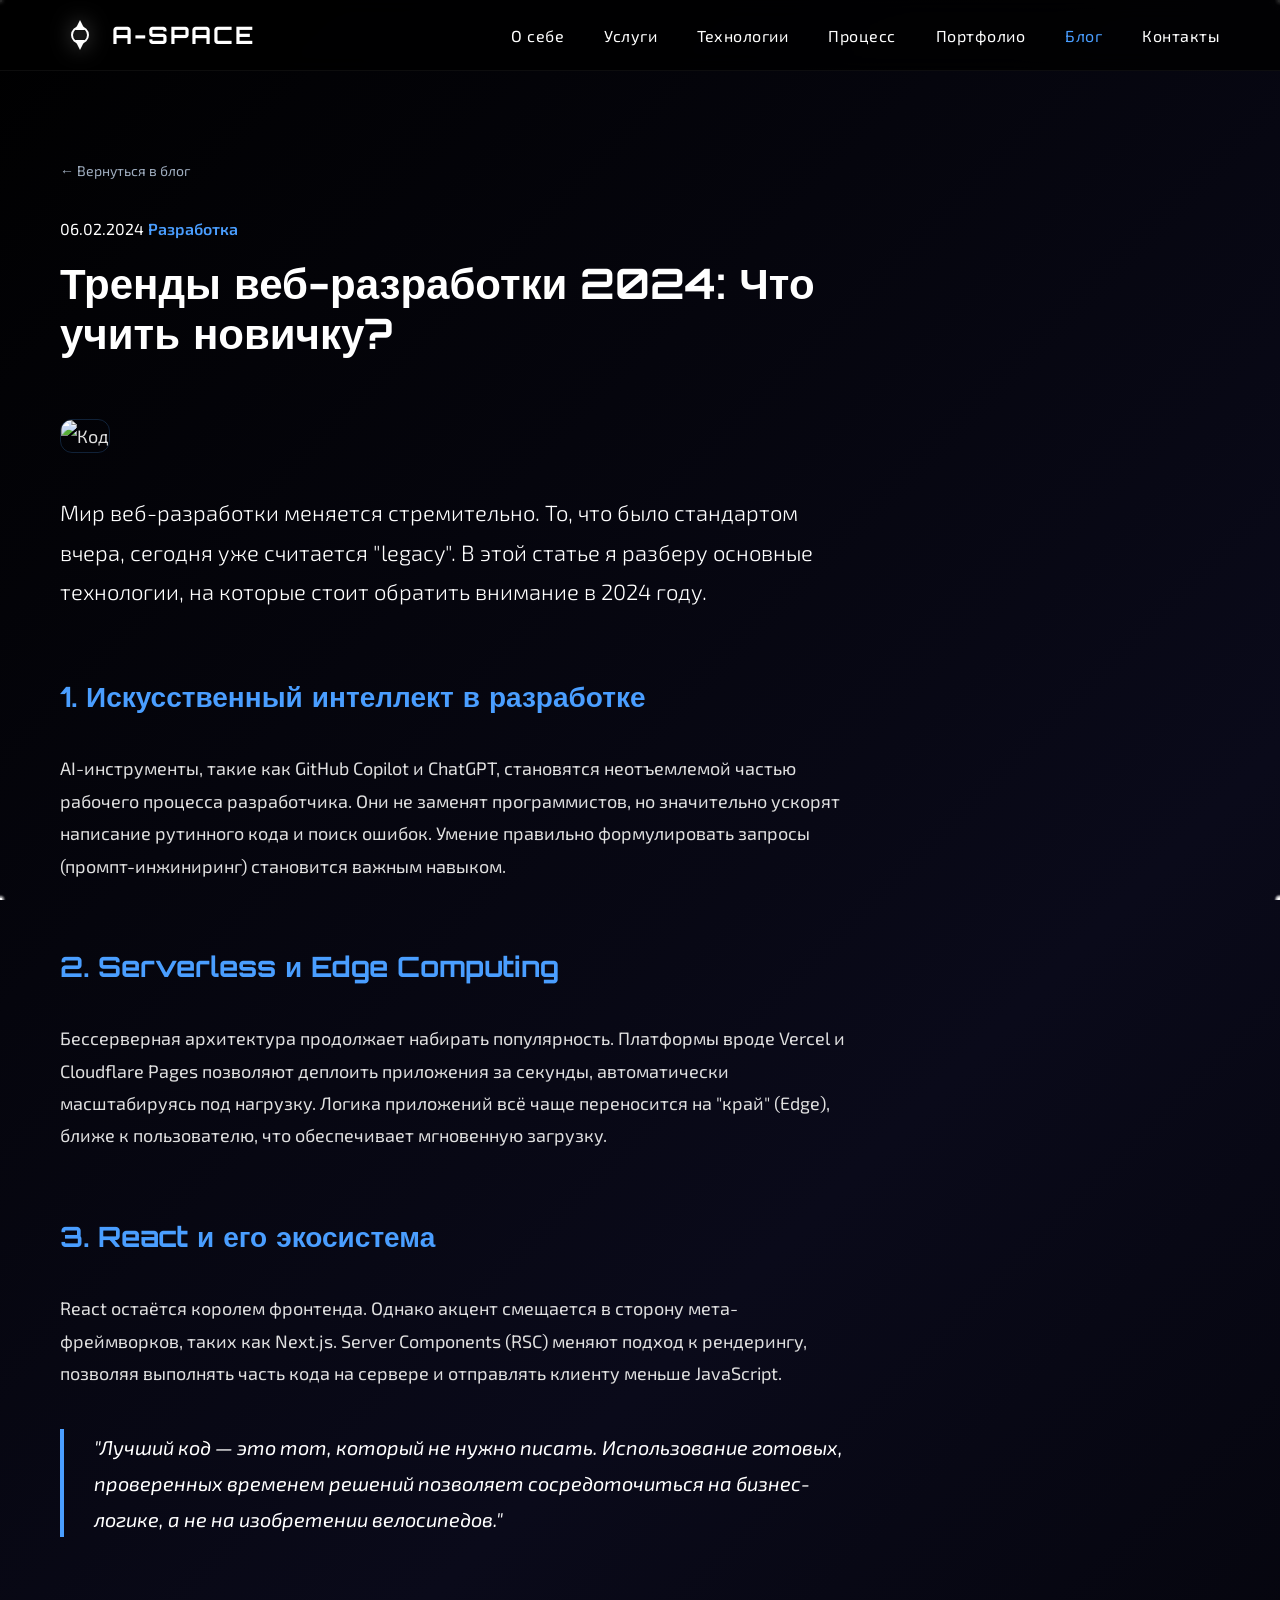
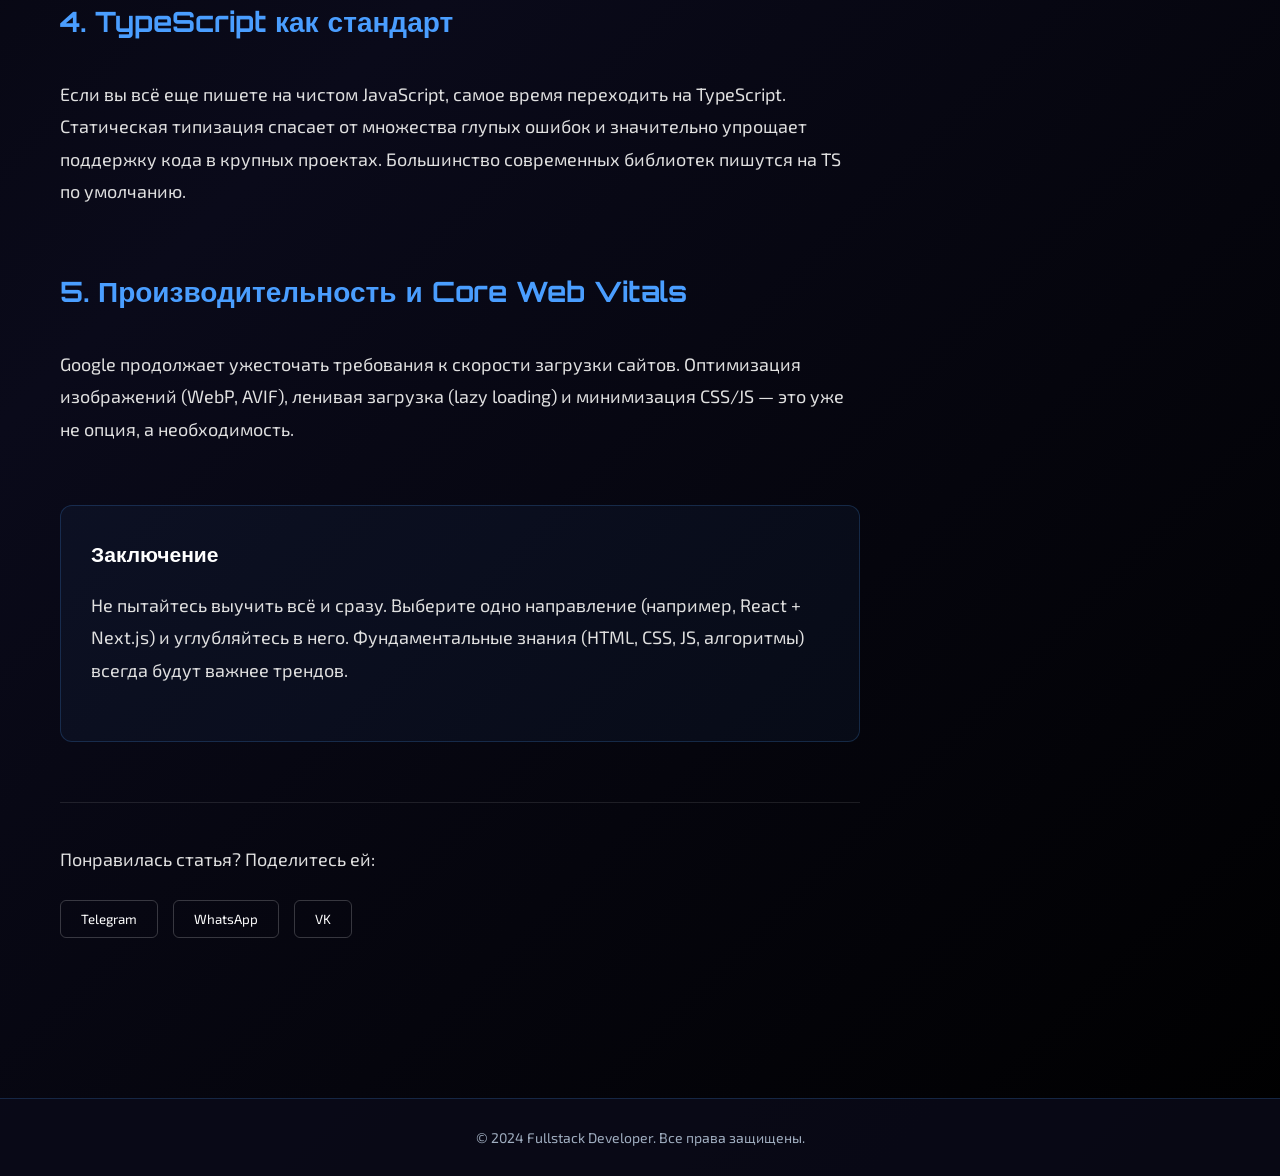
==== commit 6be2e607: "Add Telegram form integration and SEO meta tags" ====
--- a/article.html
+++ b/article.html
@@ -4,7 +4,16 @@
 <head>
     <meta charset="UTF-8">
     <meta name="viewport" content="width=device-width, initial-scale=1.0">
-    <title>Тренды веб-разработки 2024 - A-SPACE</title>
+    <title>Тренды веб-разработки 2024: Что учить новичку? - A-SPACE</title>
+    <meta name="description"
+        content="Обзор главных трендов веб-разработки 2024 года. AI, no-code, производительность и новые фреймворки. Что стоит изучать начинающему разработчику.">
+
+    <meta property="og:type" content="article">
+    <meta property="og:title" content="Тренды веб-разработки 2024: Что учить новичку?">
+    <meta property="og:description"
+        content="Обзор главных трендов веб-разработки 2024 года. AI, no-code, производительность.">
+    <meta property="og:image" content="https://images.unsplash.com/photo-1498050108023-c5249f4df085">
+
     <link rel="stylesheet" href="css/style.css">
 </head>
 
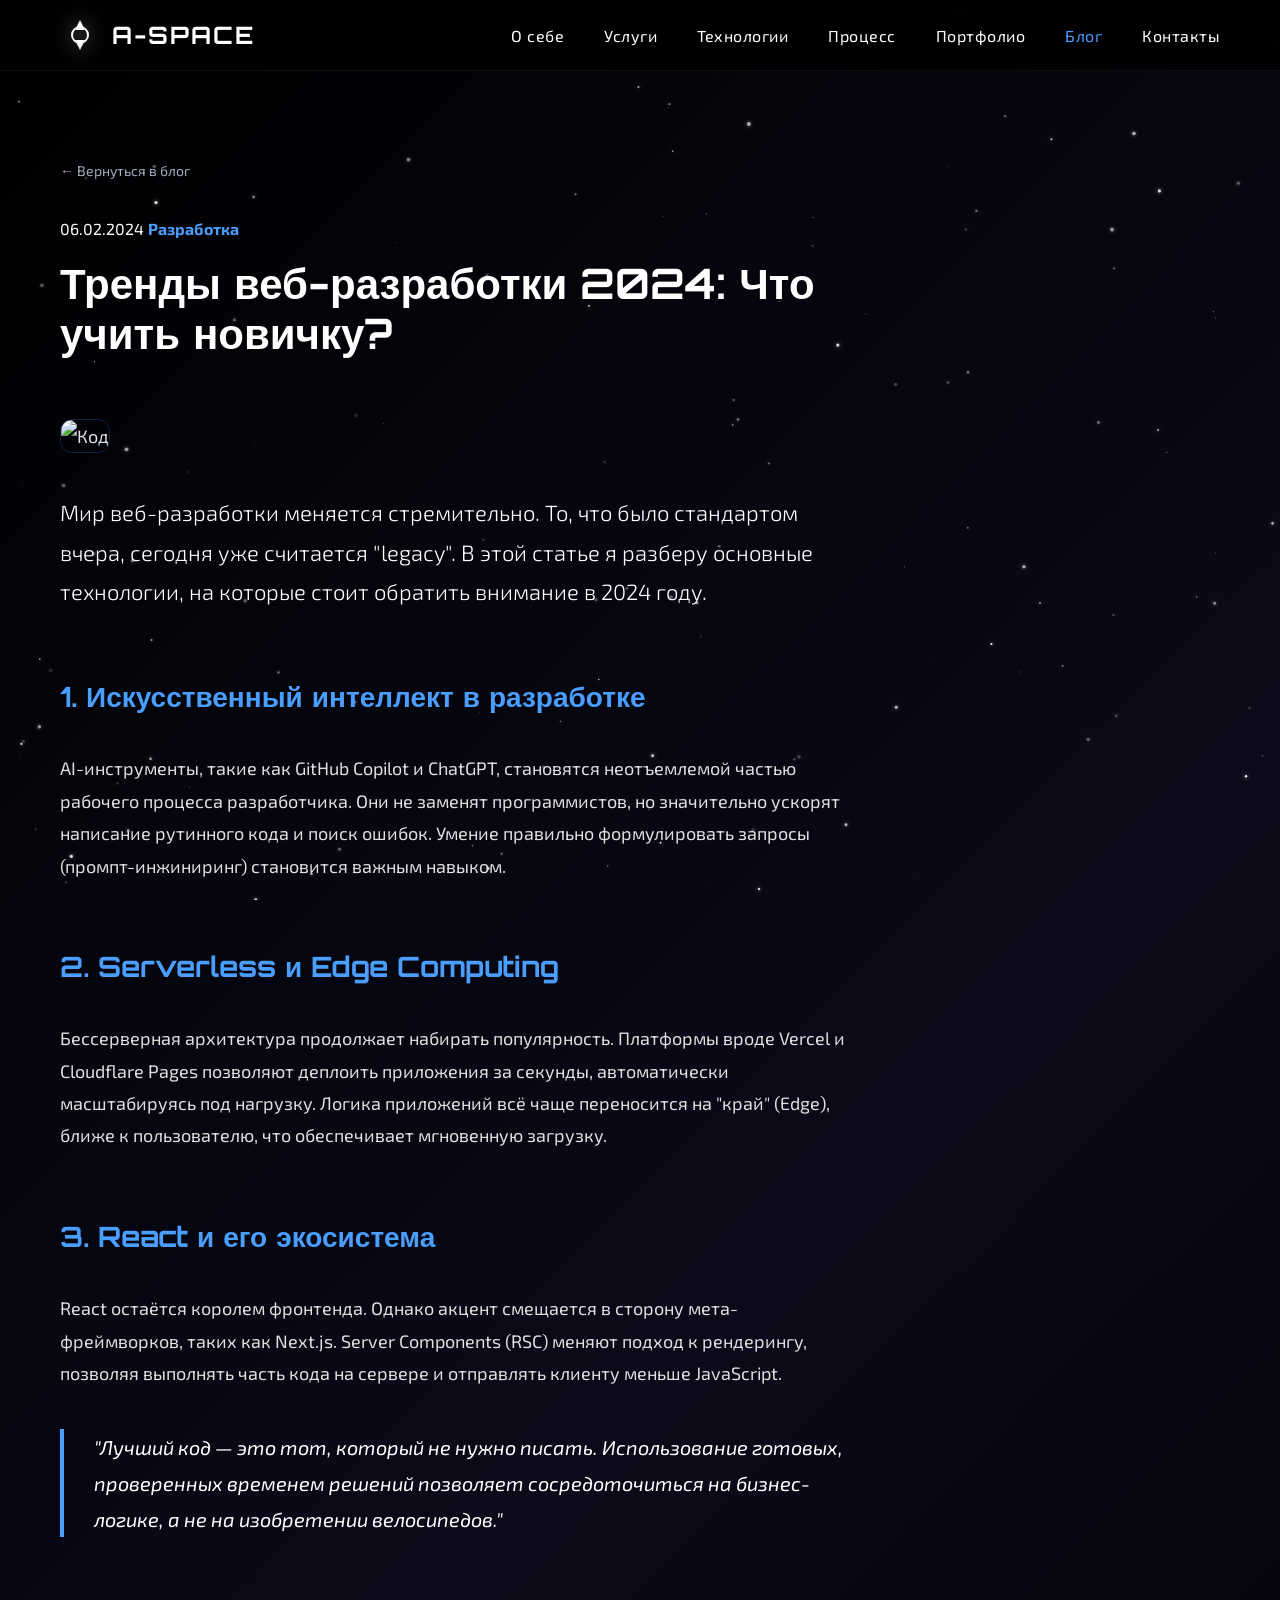
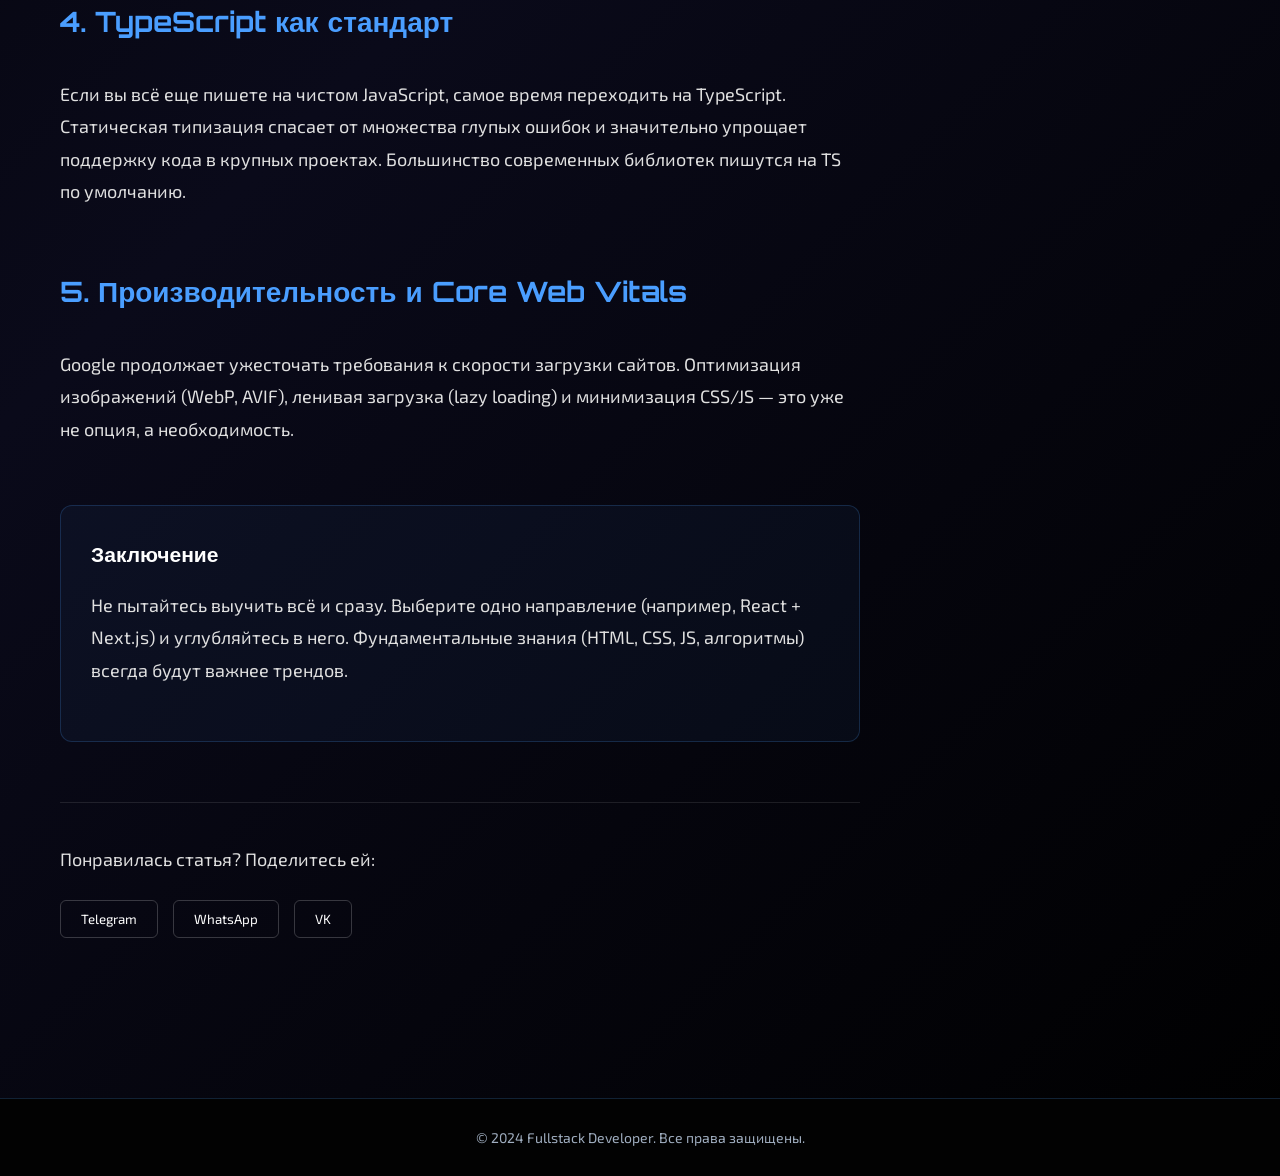
==== commit d6958613: "Remove blog hero, add 5 new articles, implement pagination, and fix images" ====
--- a/article.html
+++ b/article.html
@@ -122,6 +122,8 @@
         </div>
     </footer>
 
+    <script src="js/blog-data.js"></script>
+    <script src="js/blog.js"></script>
     <script src="js/script.js"></script>
 </body>
 
--- a/css/style.css
+++ b/css/style.css
@@ -123,6 +123,95 @@
     position: relative;
 }
 
+/* Scroll Animations */
+.fade-up {
+    opacity: 0;
+    transform: translateY(30px);
+    transition: opacity 0.6s ease-out, transform 0.6s ease-out;
+}
+
+.fade-up.visible {
+    opacity: 1;
+    transform: translateY(0);
+}
+
+.stagger-delay-1 {
+    transition-delay: 0.1s;
+}
+
+.stagger-delay-2 {
+    transition-delay: 0.2s;
+}
+
+.stagger-delay-3 {
+    transition-delay: 0.3s;
+}
+
+.stagger-delay-4 {
+    transition-delay: 0.4s;
+}
+
+/* Enhanced Form Styles */
+.contact-form-container {
+    background: rgba(20, 30, 48, 0.4);
+    backdrop-filter: blur(10px);
+    padding: 50px;
+    border-radius: 24px;
+    border: 1px solid rgba(74, 158, 255, 0.1);
+}
+
+.form-group label {
+    font-size: 14px;
+    margin-bottom: 10px;
+    display: block;
+    color: var(--text-secondary);
+}
+
+.form-control {
+    width: 100%;
+    background: rgba(0, 0, 0, 0.3);
+    border: 1px solid rgba(255, 255, 255, 0.1);
+    border-radius: 8px;
+    padding: 15px;
+    color: var(--text-primary);
+    font-family: 'Exo 2', sans-serif;
+    transition: all 0.3s ease;
+}
+
+.form-control:focus {
+    outline: none;
+    border-color: var(--primary-blue);
+    background: rgba(0, 0, 0, 0.5);
+    box-shadow: 0 0 15px rgba(74, 158, 255, 0.2);
+}
+
+.btn-primary {
+    background: var(--primary-blue);
+    color: #fff;
+    border: none;
+    padding: 15px 40px;
+    border-radius: 50px;
+    font-family: 'Orbitron', sans-serif;
+    font-weight: 700;
+    text-transform: uppercase;
+    letter-spacing: 1px;
+    cursor: pointer;
+    transition: all 0.3s ease;
+    box-shadow: 0 10px 30px rgba(74, 158, 255, 0.3);
+}
+
+.btn-primary:hover {
+    background: #3d8ce6;
+    transform: translateY(-5px);
+    box-shadow: 0 15px 40px rgba(74, 158, 255, 0.5);
+}
+
+/* Footer polished */
+.footer {
+    background: #020202;
+    border-top: 1px solid rgba(255, 255, 255, 0.05);
+}
+
 .hero-content {
     display: grid;
     grid-template-columns: 1fr 1fr;
@@ -182,12 +271,17 @@
     display: flex;
     align-items: center;
     justify-content: center;
+    perspective: 1000px;
+    /* Enable 3D space */
 }
 
 /* Static shadow overlay to prevent rotation artifacts */
 .earth-container::after {
     content: '';
     position: absolute;
+    top: 50%;
+    left: 50%;
+    transform: translate(-50%, -50%);
     width: 450px;
     height: 450px;
     border-radius: 50%;
@@ -209,6 +303,17 @@
     animation: rotate 60s linear infinite;
     position: relative;
     z-index: 1;
+    transition: transform 0.1s ease-out;
+    will-change: transform;
+    /* Optimize for frequent updates */
+    /* Smooth movement for JS control */
+}
+
+/* Stop animation completely to allow JS transform to take effect */
+.earth-image.interactive {
+    animation: none;
+    filter: brightness(1.2);
+    /* Visual indicator */
 }
 
 @keyframes rotate {
@@ -307,8 +412,9 @@
 
 /* Services Section */
 .services {
-    padding: 80px 0;
-    position: relative;
+    padding: 100px 0;
+    position: relative;
+    /* Background removed for uniformity */
 }
 
 .services-header {
@@ -316,405 +422,515 @@
     margin-bottom: 60px;
 }
 
-.service-cards {
+.services-list {
+    display: flex;
+    flex-direction: column;
+}
+
+.service-item {
     display: grid;
-    grid-template-columns: repeat(4, 1fr);
+    grid-template-columns: 40% 1fr auto;
+    align-items: center;
     gap: 30px;
-}
-
-.service-card {
-    background: var(--card-bg);
-    backdrop-filter: blur(10px);
-    border: 1px solid rgba(74, 158, 255, 0.2);
-    border-radius: 8px;
-    padding: 40px 30px;
-    text-align: center;
-    transition: all 0.3s ease;
-    box-shadow: 0 4px 20px rgba(0, 0, 0, 0.3);
-}
-
-.service-card:hover {
-    transform: translateY(-10px);
-    border-color: var(--primary-blue);
-    box-shadow: 0 8px 30px rgba(74, 158, 255, 0.3);
-}
-
-.service-icon {
-    margin-bottom: 20px;
-    display: flex;
-    justify-content: center;
-}
-
-.service-icon svg {
-    filter: drop-shadow(0 0 10px rgba(74, 158, 255, 0.5));
-}
-
-.service-title {
-    font-family: 'Orbitron', sans-serif;
-    font-size: 18px;
-    font-weight: 700;
-    margin-bottom: 15px;
-    letter-spacing: 1.5px;
-}
-
-.service-desc {
-    font-size: 13px;
-    color: var(--text-secondary);
-    line-height: 1.7;
-    letter-spacing: 0.3px;
-}
-
-/* Technologies Section */
-.technologies {
-    padding: 100px 0;
-    position: relative;
-}
-
-.technologies-header {
-    text-align: center;
-    margin-bottom: 60px;
-}
-
-.tech-category {
-    margin-bottom: 60px;
-}
-
-.tech-category:last-child {
-    margin-bottom: 0;
-}
-
-.tech-category-title {
-    font-family: 'Orbitron', sans-serif;
-    font-size: 20px;
-    font-weight: 700;
-    color: var(--primary-blue);
-    margin-bottom: 30px;
-    text-align: center;
-    letter-spacing: 2px;
-}
-
-.tech-grid {
-    display: grid;
-    grid-template-columns: repeat(auto-fit, minmax(120px, 1fr));
-    gap: 30px;
-    max-width: 800px;
-    margin: 0 auto;
-}
-
-.tech-item {
-    display: flex;
-    flex-direction: column;
-    align-items: center;
-    gap: 15px;
-    padding: 20px;
-    background: var(--card-bg);
-    backdrop-filter: blur(10px);
-    border: 1px solid rgba(74, 158, 255, 0.2);
-    border-radius: 8px;
-    transition: all 0.3s ease;
+    padding: 40px 20px;
+    border-bottom: 1px solid rgba(255, 255, 255, 0.1);
+    transition: all 0.4s ease;
     cursor: pointer;
-}
-
-.tech-item:hover {
-    transform: translateY(-10px);
-    border-color: var(--primary-blue);
-    box-shadow: 0 8px 30px rgba(74, 158, 255, 0.4);
-}
-
-.tech-icon {
-    display: flex;
-    align-items: center;
-    justify-content: center;
-    width: 80px;
-    height: 80px;
-    position: relative;
-}
-
-.tech-icon svg {
-    filter: drop-shadow(0 0 10px rgba(74, 158, 255, 0.5));
-    animation: techPulse 3s ease-in-out infinite;
-}
-
-.tech-item:hover .tech-icon svg {
-    filter: drop-shadow(0 0 20px rgba(74, 158, 255, 0.8));
-    transform: scale(1.1);
-    animation: none;
-}
-
-@keyframes techPulse {
-
-    0%,
-    100% {
-        filter: drop-shadow(0 0 10px rgba(74, 158, 255, 0.5));
-    }
-
-    50% {
-        filter: drop-shadow(0 0 20px rgba(74, 158, 255, 0.7));
-    }
-}
-
-.tech-name {
-    font-size: 14px;
-    font-weight: 600;
-    color: var(--text-primary);
-    text-align: center;
-    letter-spacing: 0.5px;
-}
-
-/* Process Section */
-.process {
-    padding: 100px 0;
-    position: relative;
-}
-
-.process-header {
-    text-align: center;
-    margin-bottom: 80px;
-}
-
-.process-steps {
-    display: grid;
-    grid-template-columns: repeat(5, 1fr);
-    gap: 30px;
-    position: relative;
-}
-
-.process-steps::before {
-    content: '';
-    position: absolute;
-    top: 50px;
-    left: 10%;
-    right: 10%;
-    height: 2px;
-    background: linear-gradient(90deg,
-            rgba(74, 158, 255, 0.2) 0%,
-            rgba(74, 158, 255, 0.5) 50%,
-            rgba(74, 158, 255, 0.2) 100%);
-    z-index: 0;
-}
-
-.process-step {
-    text-align: center;
-    padding: 30px 20px;
-    background: var(--card-bg);
-    backdrop-filter: blur(10px);
-    border: 1px solid rgba(74, 158, 255, 0.2);
-    border-radius: 8px;
-    transition: all 0.3s ease;
-    position: relative;
-    z-index: 1;
-}
-
-.process-step:hover {
-    transform: translateY(-10px);
-    border-color: var(--primary-blue);
-    box-shadow: 0 8px 30px rgba(74, 158, 255, 0.3);
-}
-
-.step-number {
-    display: inline-block;
-    width: 50px;
-    height: 50px;
-    line-height: 50px;
-    border-radius: 50%;
-    background: linear-gradient(135deg, var(--primary-blue) 0%, #3d8ce6 100%);
-    color: var(--text-primary);
-    font-family: 'Orbitron', sans-serif;
-    font-size: 18px;
-    font-weight: 700;
-    margin-bottom: 20px;
-    box-shadow: 0 4px 15px rgba(74, 158, 255, 0.4);
-}
-
-.step-icon {
-    display: flex;
-    justify-content: center;
-    align-items: center;
-    margin-bottom: 20px;
-    height: 60px;
-}
-
-.step-icon svg {
-    filter: drop-shadow(0 0 8px rgba(74, 158, 255, 0.5));
-    transition: all 0.3s ease;
-}
-
-.process-step:hover .step-icon svg {
-    filter: drop-shadow(0 0 15px rgba(74, 158, 255, 0.8));
-    transform: scale(1.1);
-}
-
-.step-title {
-    font-family: 'Orbitron', sans-serif;
-    font-size: 18px;
-    font-weight: 700;
-    margin-bottom: 15px;
-    color: var(--text-primary);
-    letter-spacing: 1px;
-}
-
-.step-desc {
-    font-size: 13px;
-    line-height: 1.6;
-    color: var(--text-secondary);
-}
-
-/* Portfolio Section */
-.portfolio {
-    padding: 100px 0;
-    position: relative;
-}
-
-.portfolio-header {
-    text-align: center;
-    margin-bottom: 60px;
-}
-
-.portfolio-grid {
-    display: grid;
-    grid-template-columns: repeat(3, 1fr);
-    gap: 40px;
-}
-
-.portfolio-card {
-    background: var(--card-bg);
-    backdrop-filter: blur(10px);
-    border-radius: 8px;
+    position: relative;
     overflow: hidden;
-    transition: all 0.3s ease;
-    position: relative;
-    border: 2px solid transparent;
-    background-clip: padding-box;
-}
-
-.portfolio-card::before {
+}
+
+.service-item:first-child {
+    border-top: 1px solid rgba(255, 255, 255, 0.1);
+}
+
+.service-item::before {
     content: '';
     position: absolute;
     top: 0;
     left: 0;
-    right: 0;
-    bottom: 0;
-    border-radius: 8px;
-    padding: 2px;
-    background: linear-gradient(135deg,
-            rgba(74, 158, 255, 0.3) 0%,
-            rgba(191, 0, 255, 0.3) 50%,
-            rgba(74, 158, 255, 0.3) 100%);
-    -webkit-mask: linear-gradient(#fff 0 0) content-box, linear-gradient(#fff 0 0);
-    -webkit-mask-composite: xor;
-    mask: linear-gradient(#fff 0 0) content-box, linear-gradient(#fff 0 0);
-    mask-composite: exclude;
+    width: 100%;
+    height: 100%;
+    background: linear-gradient(90deg, rgba(74, 158, 255, 0.1) 0%, transparent 100%);
+    transform: translateX(-100%);
+    transition: transform 0.4s ease;
+    z-index: 0;
+}
+
+.service-item:hover::before {
+    transform: translateX(0);
+}
+
+.service-info {
+    display: flex;
+    align-items: center;
+    gap: 30px;
+    z-index: 1;
+}
+
+.service-num {
+    font-family: 'Orbitron', sans-serif;
+    font-size: 24px;
+    color: var(--text-secondary);
     opacity: 0.5;
-    transition: opacity 0.3s ease;
-}
-
-.portfolio-card:hover::before {
+    transition: all 0.3s ease;
+}
+
+.service-name {
+    font-family: 'Orbitron', sans-serif;
+    font-size: 28px;
+    font-weight: 700;
+    color: var(--text-primary);
+    transition: all 0.3s ease;
+    letter-spacing: 1px;
+}
+
+.service-description {
+    font-size: 16px;
+    color: var(--text-secondary);
+    line-height: 1.6;
+    margin: 0;
+    opacity: 0.7;
+    transition: all 0.4s ease;
+    z-index: 1;
+}
+
+.service-item:hover .service-description {
     opacity: 1;
-}
-
-.portfolio-card:hover {
+    color: var(--text-primary);
+}
+
+.service-item:hover .service-num,
+.service-item:hover .service-name {
+    color: var(--primary-blue);
+}
+
+.service-arrow {
+    display: flex;
+    justify-content: center;
+    align-items: center;
+    width: 50px;
+    height: 50px;
+    border-radius: 50%;
+    border: 1px solid rgba(255, 255, 255, 0.1);
+    transition: all 0.3s ease;
+    z-index: 1;
+}
+
+.service-arrow svg {
+    transition: transform 0.3s ease;
+    color: var(--text-secondary);
+}
+
+.service-item:hover .service-arrow {
+    background: var(--primary-blue);
+    border-color: var(--primary-blue);
+}
+
+.service-item:hover .service-arrow svg {
+    color: #fff;
+    transform: rotate(-45deg);
+}
+
+/* Mobile Adaptation for Services */
+@media (max-width: 992px) {
+    .service-item {
+        grid-template-columns: 1fr;
+        padding: 30px 20px;
+        gap: 20px;
+    }
+
+    .service-arrow {
+        display: none;
+    }
+
+    .service-info {
+        width: 100%;
+        justify-content: flex-start;
+    }
+}
+
+/* Technologies Section - Infinite Marquee */
+.technologies {
+    padding: 100px 0 40px;
+    /* Reduced bottom padding */
+    position: relative;
+    overflow: hidden;
+    /* Prevent horizontal scroll */
+    background: transparent;
+    /* Uniform background */
+}
+
+.technologies-header {
+    text-align: center;
+    margin-bottom: 60px;
+}
+
+.container-fluid {
+    width: 100%;
+    padding: 0;
+}
+
+.tech-marquee-wrapper {
+    display: flex;
+    flex-direction: column;
+    gap: 40px;
+}
+
+/* ... (lines 566-651 skipped) ... */
+.process-sticky {
+    position: sticky;
+    top: 0;
+    height: 100vh;
+    overflow: hidden;
+    display: flex;
+    flex-direction: column;
+    justify-content: flex-start;
+    /* Align to top instead of center */
+    padding-top: 100px;
+    /* Controlled top spacing */
+}
+
+.process-header {
+    margin-bottom: 60px;
+    padding-top: 0;
+    /* Removed extra padding */
+}
+
+.tech-marquee {
+    position: relative;
+    width: 100%;
+    overflow: hidden;
+    white-space: nowrap;
+    mask-image: linear-gradient(to right, transparent, black 10%, black 90%, transparent);
+    -webkit-mask-image: linear-gradient(to right, transparent, black 10%, black 90%, transparent);
+}
+
+.tech-track {
+    display: inline-flex;
+    gap: 30px;
+    animation: scroll 40s linear infinite;
+    /* Ensure track width is sufficient */
+    min-width: 200%;
+}
+
+.marquee-reverse .tech-track {
+    animation: scroll-reverse 40s linear infinite;
+}
+
+.tech-card {
+    display: inline-flex;
+    align-items: center;
+    justify-content: center;
+    padding: 20px 50px;
+    background: rgba(255, 255, 255, 0.03);
+    border: 1px solid rgba(255, 255, 255, 0.1);
+    border-radius: 100px;
+    transition: all 0.3s ease;
+}
+
+.tech-card:hover {
+    background: rgba(74, 158, 255, 0.1);
+    border-color: var(--primary-blue);
+    transform: scale(1.05);
+    box-shadow: 0 0 20px rgba(74, 158, 255, 0.3);
+    z-index: 10;
+}
+
+.tech-icon-text {
+    font-family: 'Orbitron', sans-serif;
+    font-size: 20px;
+    font-weight: 700;
+    color: var(--text-primary);
+    letter-spacing: 1px;
+}
+
+@keyframes scroll {
+    0% {
+        transform: translateX(0);
+    }
+
+    100% {
+        transform: translateX(-50%);
+    }
+}
+
+@keyframes scroll-reverse {
+    0% {
+        transform: translateX(-50%);
+    }
+
+    100% {
+        transform: translateX(0);
+    }
+}
+
+/* Pause on hover */
+.tech-marquee:hover .tech-track {
+    animation-play-state: paused;
+}
+
+/* Process Section - Grid Layout */
+.process {
+    padding: 100px 0;
+    position: relative;
+    background: transparent;
+}
+
+.process-header {
+    text-align: center;
+    margin-bottom: 60px;
+}
+
+.process-grid {
+    display: grid;
+    grid-template-columns: repeat(3, 1fr);
+    gap: 30px;
+}
+
+.process-item {
+    background: rgba(20, 30, 48, 0.6);
+    backdrop-filter: blur(10px);
+    border: 1px solid rgba(255, 255, 255, 0.1);
+    border-radius: 20px;
+    padding: 40px;
+    display: flex;
+    flex-direction: column;
+    justify-content: flex-start;
+    position: relative;
+    transition: all 0.3s ease;
+    height: 100%;
+}
+
+.process-item:hover {
+    background: rgba(20, 30, 48, 0.8);
+    border-color: var(--primary-blue);
     transform: translateY(-10px);
-    box-shadow: 0 15px 40px rgba(74, 158, 255, 0.3);
-}
-
-.portfolio-image {
-    position: relative;
-    width: 100%;
-    height: 250px;
+    box-shadow: 0 10px 30px rgba(0, 0, 0, 0.3);
+}
+
+.process-num {
+    font-family: 'Orbitron', sans-serif;
+    font-size: 48px;
+    font-weight: 800;
+    color: rgba(255, 255, 255, 0.05);
+    position: absolute;
+    top: 20px;
+    right: 30px;
+    transition: all 0.3s ease;
+}
+
+.process-item:hover .process-num {
+    color: rgba(74, 158, 255, 0.1);
+}
+
+.process-name {
+    font-family: 'Orbitron', sans-serif;
+    font-size: 24px;
+    font-weight: 700;
+    color: var(--text-primary);
+    margin-top: 10px;
+    margin-bottom: 20px;
+    letter-spacing: 1px;
+}
+
+.process-text {
+    font-size: 16px;
+    line-height: 1.6;
+    color: var(--text-secondary);
+}
+
+/* Response for tablets and mobile */
+@media (max-width: 992px) {
+    .process-grid {
+        grid-template-columns: repeat(2, 1fr);
+    }
+}
+
+@media (max-width: 600px) {
+    .process-grid {
+        grid-template-columns: 1fr;
+    }
+}
+
+
+
+/* Portfolio Section */
+.portfolio {
+    padding: 150px 0;
+    position: relative;
+    /* Background removed for uniformity */
+}
+
+.portfolio-header {
+    text-align: center;
+    margin-bottom: 80px;
+}
+
+.portfolio-list {
+    display: flex;
+    flex-direction: column;
+    gap: 150px;
+}
+
+.portfolio-item {
+    display: grid;
+    grid-template-columns: 1.2fr 0.8fr;
+    gap: 60px;
+    align-items: center;
+}
+
+.portfolio-item.reverse {
+    grid-template-columns: 0.8fr 1.2fr;
+}
+
+/* Visual Reordering for Reverse Items */
+.portfolio-item.reverse .portfolio-image-wrapper {
+    order: 2;
+}
+
+.portfolio-item.reverse .portfolio-content {
+    order: 1;
+}
+
+.portfolio-image-wrapper {
+    position: relative;
     overflow: hidden;
-}
-
-.portfolio-image img {
+    border-radius: 12px;
+    height: 500px;
+    transition: transform 0.5s ease;
+}
+
+.portfolio-img {
     width: 100%;
     height: 100%;
     object-fit: cover;
-    transition: transform 0.5s ease;
-}
-
-.portfolio-card:hover .portfolio-image img {
-    transform: scale(1.1);
-}
-
-.portfolio-overlay {
+    transition: transform 0.7s ease;
+}
+
+.portfolio-image-wrapper:hover .portfolio-img {
+    transform: scale(1.05);
+}
+
+.portfolio-image-wrapper::after {
+    content: '';
     position: absolute;
     top: 0;
     left: 0;
-    right: 0;
-    bottom: 0;
-    background: rgba(0, 0, 0, 0.8);
-    display: flex;
-    align-items: center;
+    width: 100%;
+    height: 100%;
+    background: rgba(0, 0, 0, 0.2);
+    transition: opacity 0.3s ease;
+}
+
+.portfolio-image-wrapper:hover::after {
+    opacity: 0;
+}
+
+.portfolio-content {
+    display: flex;
+    flex-direction: column;
     justify-content: center;
-    opacity: 0;
-    transition: opacity 0.3s ease;
-}
-
-.portfolio-card:hover .portfolio-overlay {
-    opacity: 1;
-}
-
-.btn-view-project {
-    background: var(--primary-blue);
-    color: var(--text-primary);
-    border: none;
-    padding: 12px 30px;
-    border-radius: 4px;
+    align-items: flex-start;
+}
+
+.portfolio-title {
+    font-family: 'Orbitron', sans-serif;
+    font-size: 36px;
+    font-weight: 700;
+    color: var(--text-primary);
+    margin-bottom: 20px;
+    line-height: 1.2;
+}
+
+.portfolio-desc {
+    font-size: 16px;
+    line-height: 1.7;
+    color: var(--text-secondary);
+    margin-bottom: 30px;
+    max-width: 90%;
+}
+
+.portfolio-num {
+    font-family: 'Orbitron', sans-serif;
+    font-size: 14px;
+    color: var(--primary-blue);
+    margin-bottom: 10px;
+    letter-spacing: 2px;
+}
+
+.btn-case {
     font-family: 'Exo 2', sans-serif;
     font-size: 14px;
     font-weight: 600;
-    cursor: pointer;
+    color: var(--text-primary);
+    text-transform: uppercase;
+    text-decoration: none;
+    letter-spacing: 1px;
+    border-bottom: 1px solid rgba(255, 255, 255, 0.3);
+    padding-bottom: 5px;
     transition: all 0.3s ease;
-    box-shadow: 0 4px 15px rgba(74, 158, 255, 0.4);
-}
-
-.btn-view-project:hover {
-    background: #3d8ce6;
-    box-shadow: 0 6px 25px rgba(74, 158, 255, 0.6);
-    transform: scale(1.05);
-}
-
-.portfolio-content {
-    padding: 25px;
-}
-
-.portfolio-title {
-    font-family: 'Orbitron', sans-serif;
-    font-size: 18px;
-    font-weight: 700;
-    margin-bottom: 12px;
-    color: var(--text-primary);
-    letter-spacing: 0.5px;
-}
-
-.portfolio-desc {
+    margin-top: 20px;
+}
+
+.btn-case:hover {
+    color: var(--primary-blue);
+    border-color: var(--primary-blue);
+}
+
+.portfolio-tags {
+    display: flex;
+    flex-wrap: wrap;
+    gap: 12px;
+    margin-bottom: 25px;
+}
+
+.tag {
+    background: rgba(255, 255, 255, 0.05);
+    border: 1px solid rgba(255, 255, 255, 0.1);
+    color: var(--text-secondary);
+    padding: 6px 14px;
+    border-radius: 20px;
     font-size: 13px;
-    line-height: 1.6;
-    color: var(--text-secondary);
-    margin-bottom: 15px;
-}
-
-.portfolio-tags {
-    display: flex;
-    flex-wrap: wrap;
-    gap: 8px;
-}
-
-.tag {
-    display: inline-block;
-    padding: 5px 12px;
-    background: rgba(74, 158, 255, 0.15);
-    border: 1px solid rgba(74, 158, 255, 0.3);
-    border-radius: 4px;
-    font-size: 11px;
-    font-weight: 600;
-    color: var(--primary-blue);
-    letter-spacing: 0.5px;
+    font-weight: 500;
+    font-family: 'Exo 2', sans-serif;
     transition: all 0.3s ease;
 }
 
 .tag:hover {
-    background: rgba(74, 158, 255, 0.25);
     border-color: var(--primary-blue);
+    color: var(--text-primary);
+    transform: translateY(-2px);
+    background: rgba(74, 158, 255, 0.1);
+}
+
+/* Mobile Adaptation for Portfolio */
+@media (max-width: 992px) {
+    .portfolio-list {
+        gap: 100px;
+    }
+
+    .portfolio-item,
+    .portfolio-item.reverse {
+        grid-template-columns: 1fr;
+        gap: 40px;
+    }
+
+    .portfolio-item.reverse .portfolio-image-wrapper {
+        order: 0;
+    }
+
+    .portfolio-item.reverse .portfolio-content {
+        order: 1;
+    }
+
+    .portfolio-image-wrapper {
+        height: 350px;
+    }
+
+    .portfolio-title {
+        font-size: 28px;
+    }
 }
 
 /* Calculator Section */
@@ -834,6 +1050,11 @@
     background: rgba(74, 158, 255, 0.05);
 }
 
+.calc-select option {
+    background: var(--dark-bg);
+    color: var(--text-primary);
+}
+
 .calc-checkboxes {
     display: flex;
     flex-direction: column;
@@ -927,8 +1148,9 @@
 
 /* Benefits Section */
 .benefits {
-    padding: 100px 0;
-    position: relative;
+    padding: 150px 0;
+    position: relative;
+    /* Background removed for uniformity */
 }
 
 .benefits-header {
@@ -936,60 +1158,140 @@
     margin-bottom: 60px;
 }
 
-.benefits-grid {
+.bento-grid {
     display: grid;
-    grid-template-columns: repeat(3, 1fr);
-    gap: 40px;
-}
-
-.benefit-card {
-    background: var(--card-bg);
-    backdrop-filter: blur(10px);
-    border: 1px solid rgba(74, 158, 255, 0.2);
-    border-radius: 8px;
-    padding: 40px 30px;
-    text-align: center;
+    grid-template-columns: repeat(4, 1fr);
+    grid-template-rows: repeat(2, minmax(250px, auto));
+    gap: 20px;
+}
+
+.bento-item {
+    background: radial-gradient(circle at top right, rgba(255, 255, 255, 0.05), rgba(255, 255, 255, 0.02));
+    border: 1px solid rgba(255, 255, 255, 0.05);
+    border-radius: 24px;
+    padding: 30px;
+    display: flex;
+    flex-direction: column;
+    justify-content: space-between;
     transition: all 0.3s ease;
-    box-shadow: 0 4px 20px rgba(0, 0, 0, 0.3);
-}
-
-.benefit-card:hover {
-    transform: translateY(-10px);
-    border-color: var(--primary-blue);
-    box-shadow: 0 8px 30px rgba(74, 158, 255, 0.3);
-}
-
-.benefit-icon {
-    display: flex;
-    justify-content: center;
+    position: relative;
+    overflow: hidden;
+}
+
+.bento-item:hover {
+    border-color: rgba(74, 158, 255, 0.3);
+    background: radial-gradient(circle at top right, rgba(255, 255, 255, 0.08), rgba(255, 255, 255, 0.03));
+    transform: translateY(-5px);
+    box-shadow: 0 10px 30px rgba(0, 0, 0, 0.5);
+}
+
+/* Grid layout control */
+
+
+.bento-wide {
+    grid-column: span 2;
+}
+
+.bento-content {
+    height: 100%;
+    display: flex;
+    flex-direction: column;
+    gap: 20px;
+    z-index: 1;
+}
+
+.bento-content.row-layout {
+    flex-direction: row;
     align-items: center;
-    margin-bottom: 25px;
-    height: 80px;
-}
-
-.benefit-icon svg {
-    filter: drop-shadow(0 0 10px rgba(74, 158, 255, 0.5));
-    transition: all 0.3s ease;
-}
-
-.benefit-card:hover .benefit-icon svg {
-    filter: drop-shadow(0 0 20px rgba(74, 158, 255, 0.8));
-    transform: scale(1.1);
-}
-
-.benefit-title {
+    justify-content: space-between;
+}
+
+.bento-icon {
+    color: var(--primary-blue);
+    margin-bottom: 10px;
+}
+
+.bento-title {
     font-family: 'Orbitron', sans-serif;
-    font-size: 18px;
+    font-size: 20px;
     font-weight: 700;
-    margin-bottom: 15px;
-    color: var(--text-primary);
-    letter-spacing: 0.5px;
-}
-
-.benefit-desc {
-    font-size: 13px;
-    line-height: 1.7;
+    color: var(--text-primary);
+}
+
+.bento-large .bento-title {
+    font-size: 32px;
+}
+
+.bento-text {
+    font-size: 14px;
+    line-height: 1.6;
     color: var(--text-secondary);
+}
+
+.bento-large .bento-text {
+    font-size: 16px;
+    max-width: 90%;
+}
+
+/* Stat decoration for performance */
+.bento-stat {
+    display: flex;
+    flex-direction: column;
+    align-items: center;
+    gap: 5px;
+    background: rgba(0, 0, 0, 0.3);
+    padding: 15px;
+    border-radius: 12px;
+    border: 1px solid rgba(0, 255, 128, 0.2);
+}
+
+.speed-score {
+    font-family: 'Orbitron', sans-serif;
+    font-size: 40px;
+    font-weight: 700;
+    color: #00ff80;
+    /* Green for speed */
+}
+
+.bento-stat span {
+    font-size: 12px;
+    text-transform: uppercase;
+    color: var(--text-secondary);
+}
+
+/* Mobile Adaptation */
+@media (max-width: 992px) {
+    .bento-grid {
+        grid-template-columns: repeat(2, 1fr);
+        grid-template-rows: auto;
+    }
+
+    .bento-large,
+    .bento-wide {
+        grid-column: span 2;
+    }
+
+    .bento-tall {
+        grid-row: span 1;
+        grid-column: span 1;
+    }
+}
+
+@media (max-width: 576px) {
+    .bento-grid {
+        display: flex;
+        flex-direction: column;
+        gap: 20px;
+    }
+
+    .bento-item {
+        min-height: 200px;
+    }
+
+    .bento-content.row-layout {
+        flex-direction: column;
+        align-items: flex-start;
+    }
 }
 
 /* Testimonials Section */
@@ -1129,10 +1431,7 @@
 .faq {
     padding: 100px 0;
     position: relative;
-    background: linear-gradient(180deg,
-            rgba(10, 10, 26, 0.3) 0%,
-            rgba(74, 158, 255, 0.05) 50%,
-            rgba(10, 10, 26, 0.3) 100%);
+
 }
 
 .faq-header {
@@ -1447,6 +1746,11 @@
         height: 350px;
     }
 
+    .earth-container::after {
+        width: 350px;
+        height: 350px;
+    }
+
     .nav {
         flex-wrap: wrap;
         gap: 20px;
@@ -1468,6 +1772,11 @@
     }
 
     .earth-image {
+        width: 280px;
+        height: 280px;
+    }
+
+    .earth-container::after {
         width: 280px;
         height: 280px;
     }
@@ -1633,9 +1942,7 @@
 .contact {
     padding: 100px 0;
     position: relative;
-    background: linear-gradient(180deg,
-            rgba(74, 158, 255, 0.05) 0%,
-            rgba(10, 10, 26, 0.3) 100%);
+
 }
 
 .contact-header {
@@ -1723,6 +2030,11 @@
     cursor: pointer;
 }
 
+.form-select option {
+    background: var(--dark-bg);
+    color: var(--text-primary);
+}
+
 .form-textarea {
     resize: vertical;
     min-height: 120px;
@@ -1846,7 +2158,7 @@
 }
 
 .footer {
-    background: rgba(10, 10, 26, 0.8);
+
     padding: 30px 0;
     margin-top: 60px;
     border-top: 1px solid rgba(74, 158, 255, 0.2);
@@ -1895,29 +2207,38 @@
 }
 
 .blog-grid {
-    display: grid;
-    grid-template-columns: repeat(auto-fill, minmax(350px, 1fr));
-    gap: 40px;
+    display: flex;
+    flex-direction: column;
+    gap: 30px;
 }
 
 .blog-card {
-    background: var(--card-bg);
-    border: 1px solid rgba(74, 158, 255, 0.2);
-    border-radius: 12px;
+    background: rgba(20, 30, 48, 0.6);
+    /* Slightly more transparent for plaque feel */
+    border: 1px solid rgba(74, 158, 255, 0.1);
+    border-radius: 4px;
+    /* Sharper corners for "plaque" look */
     overflow: hidden;
-    transition: all 0.3s ease;
-    display: flex;
-    flex-direction: column;
+    transition: all 0.4s ease;
+    display: flex;
+    flex-direction: row;
+    /* Horizontal layout */
+    align-items: stretch;
+    min-height: 280px;
 }
 
 .blog-card:hover {
-    transform: translateY(-5px);
+    transform: translateX(10px);
+    /* Move right instead of up */
     border-color: var(--primary-blue);
-    box-shadow: 0 10px 30px rgba(74, 158, 255, 0.15);
+    box-shadow: -5px 5px 20px rgba(74, 158, 255, 0.1);
+    background: rgba(20, 30, 48, 0.9);
 }
 
 .blog-image {
-    height: 240px;
+    width: 40%;
+    /* Fixed width for image */
+    min-width: 300px;
     position: relative;
     overflow: hidden;
 }
@@ -1926,77 +2247,102 @@
     width: 100%;
     height: 100%;
     object-fit: cover;
-    transition: transform 0.5s ease;
+    transition: transform 0.6s ease;
 }
 
 .blog-card:hover .blog-image img {
-    transform: scale(1.05);
-}
-
-.blog-overlay {
-    position: absolute;
-    inset: 0;
-    background: rgba(0, 0, 0, 0.6);
-    display: flex;
-    align-items: center;
+    transform: scale(1.1);
+}
+
+
+
+.blog-content {
+    padding: 30px 40px;
+    flex-grow: 1;
+    display: flex;
+    flex-direction: column;
     justify-content: center;
-    opacity: 0;
-    transition: opacity 0.3s ease;
-}
-
-.blog-card:hover .blog-overlay {
-    opacity: 1;
-}
-
-.blog-content {
-    padding: 25px;
-    flex-grow: 1;
-    display: flex;
-    flex-direction: column;
+    width: 60%;
 }
 
 .blog-meta {
     display: flex;
-    justify-content: space-between;
-    margin-bottom: 15px;
-    font-size: 13px;
+    justify-content: flex-start;
+    gap: 20px;
+    margin-bottom: 20px;
+    font-size: 14px;
     color: var(--text-secondary);
+    text-transform: uppercase;
+    letter-spacing: 1px;
 }
 
 .blog-tag {
     color: var(--primary-blue);
-    font-weight: 600;
+    font-weight: 700;
 }
 
 .blog-title {
-    font-size: 20px;
-    margin-bottom: 15px;
-    line-height: 1.4;
+    font-size: 28px;
+    /* Larger title */
+    margin-bottom: 20px;
+    line-height: 1.3;
     font-family: 'Orbitron', sans-serif;
     color: var(--text-primary);
+    transition: text-shadow 0.3s ease;
+}
+
+.blog-card:hover .blog-title {
+    text-shadow: 0 0 15px rgba(74, 158, 255, 0.5);
+    /* Glow effect */
 }
 
 .blog-excerpt {
-    font-size: 14px;
+    font-size: 16px;
     color: var(--text-secondary);
-    line-height: 1.6;
-    margin-bottom: 20px;
-    flex-grow: 1;
+    line-height: 1.7;
+    margin-bottom: 25px;
+    flex-grow: 0;
+    /* Don't stretch */
 }
 
 .blog-link {
     color: var(--primary-blue);
     text-decoration: none;
-    font-weight: 600;
-    font-size: 14px;
+    font-weight: 700;
+    font-size: 16px;
     display: inline-flex;
     align-items: center;
-    gap: 5px;
+    gap: 10px;
     transition: gap 0.3s ease;
+    align-self: flex-start;
+    text-transform: uppercase;
+    letter-spacing: 1px;
 }
 
 .blog-link:hover {
-    gap: 8px;
+    gap: 15px;
+}
+
+@media (max-width: 968px) {
+    .blog-card {
+        flex-direction: column;
+        min-height: auto;
+    }
+
+    .blog-image {
+        width: 100%;
+        height: 250px;
+        min-width: auto;
+    }
+
+    .blog-content {
+        width: 100%;
+        padding: 25px;
+    }
+
+    .blog-title {
+        font-size: 24px;
+    }
 }
 
 /* ===========================
@@ -2136,4 +2482,376 @@
     .lead-text {
         font-size: 18px;
     }
+}
+
+/* =========================================
+   MOBILE ADAPTATION (320px+) & BURGER MENU
+   ========================================= */
+
+/* Burger Menu Button */
+.burger-btn {
+    display: none;
+    flex-direction: column;
+    justify-content: space-between;
+    width: 30px;
+    height: 21px;
+    background: transparent;
+    border: none;
+    cursor: pointer;
+    padding: 0;
+    z-index: 1002;
+    position: relative;
+    transition: all 0.3s ease-in-out;
+}
+
+.burger-btn span {
+    width: 100%;
+    height: 3px;
+    background-color: var(--text-primary);
+    border-radius: 3px;
+    transition: all 0.3s ease-in-out;
+    transform-origin: 1px;
+}
+
+.burger-btn:hover span {
+    background-color: var(--primary-blue);
+}
+
+/* Burger Animation State */
+.burger-btn.active span:nth-child(1) {
+    transform: rotate(45deg) translate(0px, 0px);
+}
+
+.burger-btn.active span:nth-child(2) {
+    opacity: 0;
+    transform: translateX(20px);
+}
+
+.burger-btn.active span:nth-child(3) {
+    transform: rotate(-45deg) translate(0px, 0px);
+}
+
+/* Mobile Navigation Overlay */
+@media (max-width: 968px) {
+    .burger-btn {
+        display: flex;
+    }
+
+    .nav {
+        position: fixed;
+        top: 0;
+        right: -100%;
+        width: 100%;
+        height: 100vh;
+        background: rgba(0, 0, 0, 0.95);
+        backdrop-filter: blur(20px);
+        flex-direction: column;
+        justify-content: center;
+        align-items: center;
+        gap: 30px;
+        transition: right 0.4s ease-in-out;
+        z-index: 1001;
+        /* Behind burger button but above everything else */
+        padding: 80px 20px;
+    }
+
+    .nav.active {
+        right: 0;
+    }
+
+    .nav a {
+        font-size: 24px;
+        font-weight: 600;
+        opacity: 0;
+        transform: translateY(20px);
+        transition: opacity 0.4s ease, transform 0.4s ease;
+    }
+
+    /* Staggered animation for links */
+    .nav.active a {
+        opacity: 1;
+        transform: translateY(0);
+    }
+
+    .nav.active a:nth-child(1) {
+        transition-delay: 0.1s;
+    }
+
+    .nav.active a:nth-child(2) {
+        transition-delay: 0.2s;
+    }
+
+    .nav.active a:nth-child(3) {
+        transition-delay: 0.3s;
+    }
+
+    .nav.active a:nth-child(4) {
+        transition-delay: 0.4s;
+    }
+
+    .nav.active a:nth-child(5) {
+        transition-delay: 0.5s;
+    }
+
+    .nav.active a:nth-child(6) {
+        transition-delay: 0.6s;
+    }
+
+    .nav.active a:nth-child(7) {
+        transition-delay: 0.7s;
+    }
+
+    .nav.active a:nth-child(8) {
+        transition-delay: 0.8s;
+    }
+
+    .nav.active a:nth-child(9) {
+        transition-delay: 0.9s;
+    }
+}
+
+/* Small Mobile Adaptation (320px - 480px) */
+@media (max-width: 480px) {
+
+    /* Typography Scaling */
+    .hero-title {
+        font-size: 28px !important;
+    }
+
+    .section-title {
+        font-size: 24px !important;
+    }
+
+    .logo {
+        font-size: 20px;
+    }
+
+    .logo svg {
+        width: 32px;
+        height: 32px;
+    }
+
+    /* Hero Section */
+    .hero-content {
+        gap: 30px;
+        text-align: center;
+    }
+
+    .hero-buttons {
+        flex-direction: column;
+        width: 100%;
+        gap: 15px;
+    }
+
+    .btn-primary,
+    .btn-secondary {
+        width: 100%;
+        padding: 12px 20px;
+        font-size: 15px;
+    }
+
+    .earth-container {
+        height: 300px;
+    }
+
+    .earth-image {
+        width: 240px;
+        height: 240px;
+    }
+
+    .earth-container::after {
+        width: 240px;
+        height: 240px;
+    }
+
+    /* Stats Section */
+    .stat-card {
+        padding: 20px;
+    }
+
+    .stat-number {
+        font-size: 42px;
+    }
+
+    /* Tech Grid */
+    .tech-grid {
+        grid-template-columns: repeat(2, 1fr);
+        gap: 15px;
+    }
+
+    .tech-item {
+        padding: 15px;
+    }
+
+    .tech-icon {
+        width: 60px;
+        height: 60px;
+    }
+
+    .tech-icon svg {
+        width: 40px;
+        height: 40px;
+    }
+
+    /* Process Section */
+    .process-step {
+        padding: 20px 15px !important;
+    }
+
+    .step-number {
+        width: 40px;
+        height: 40px;
+        line-height: 40px;
+        font-size: 16px;
+    }
+
+    /* Portfolio */
+    .portfolio-image {
+        height: 200px;
+    }
+
+    .portfolio-content {
+        padding: 20px;
+    }
+
+    /* Calculator */
+    .calc-options {
+        grid-template-columns: 1fr;
+    }
+
+    .calc-radio {
+        padding: 12px;
+    }
+
+    .result-price {
+        font-size: 36px;
+    }
+
+    /* Testimonials */
+    .testimonial-card {
+        height: 400px;
+        /* Increase height for mobile content */
+    }
+
+    .testimonial-card-front,
+    .testimonial-card-back {
+        padding: 25px 20px;
+    }
+
+    /* Footer */
+    .footer {
+        margin-top: 40px;
+        padding: 20px 0;
+    }
+}
+
+/* Extra Small Mobile (320px - 374px) specific tweaks */
+@media (max-width: 374px) {
+    .container {
+        padding: 0 12px;
+    }
+
+    .hero-title {
+        font-size: 24px !important;
+    }
+
+    .earth-image {
+        width: 200px;
+        height: 200px;
+    }
+
+    .earth-container::after {
+        width: 200px;
+        height: 200px;
+    }
+
+    .tech-grid {
+        grid-template-columns: 1fr;
+        /* Stack icons on very small screens */
+    }
+}
+
+/* Scroll Navigation Buttons */
+.scroll-nav {
+    position: fixed;
+    bottom: 30px;
+    right: 30px;
+    display: flex;
+    flex-direction: column;
+    gap: 15px;
+    z-index: 1000;
+}
+
+.scroll-btn {
+    width: 45px;
+    height: 45px;
+    background: rgba(20, 30, 48, 0.8);
+    border: 1px solid rgba(74, 158, 255, 0.3);
+    border-radius: 50%;
+    color: var(--primary-blue);
+    display: flex;
+    align-items: center;
+    justify-content: center;
+    cursor: pointer;
+    transition: all 0.3s ease;
+    backdrop-filter: blur(5px);
+    box-shadow: 0 4px 15px rgba(0, 0, 0, 0.3);
+}
+
+.scroll-btn:hover {
+    background: var(--primary-blue);
+    color: white;
+    transform: translateY(-3px);
+    box-shadow: 0 6px 20px rgba(74, 158, 255, 0.4);
+}
+
+.scroll-btn svg {
+    width: 24px;
+    height: 24px;
+}
+
+
+.blog-grid-section {
+    padding-top: 140px;
+}
+
+/* Pagination */
+.pagination-container {
+    display: flex;
+    justify-content: center;
+    gap: 10px;
+    margin-top: 60px;
+}
+
+.pagination-btn {
+    width: 44px;
+    height: 44px;
+    border-radius: 12px;
+    background: rgba(255, 255, 255, 0.05);
+    border: 1px solid rgba(255, 255, 255, 0.1);
+    color: #fff;
+    font-family: 'Exo 2', sans-serif;
+    font-weight: 600;
+    cursor: pointer;
+    transition: all 0.3s ease;
+    display: flex;
+    align-items: center;
+    justify-content: center;
+}
+
+.pagination-btn:hover:not(.disabled) {
+    background: var(--primary-blue);
+    border-color: var(--primary-blue);
+    transform: translateY(-2px);
+    box-shadow: 0 4px 12px rgba(74, 158, 255, 0.3);
+}
+
+.pagination-btn.active {
+    background: var(--primary-blue);
+    border-color: var(--primary-blue);
+}
+
+.pagination-btn.disabled {
+    opacity: 0.5;
+    cursor: not-allowed;
 }
